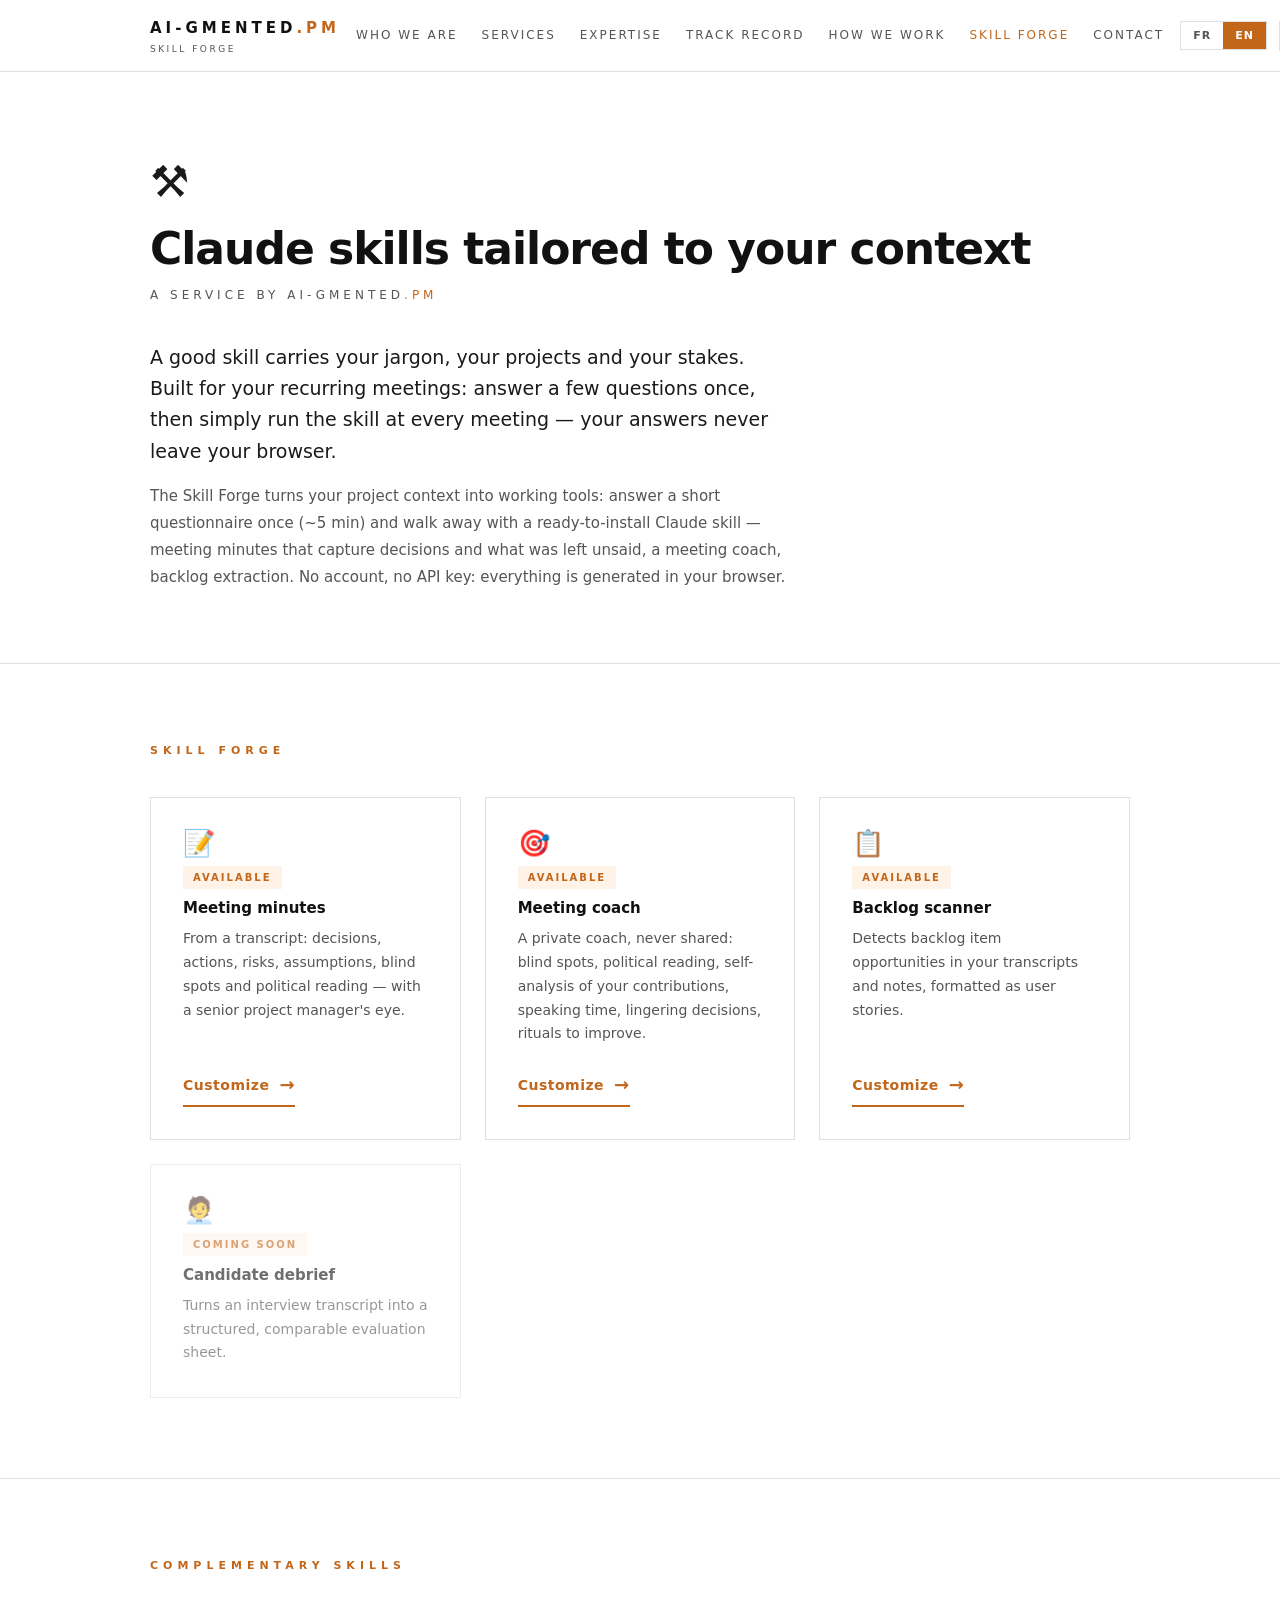
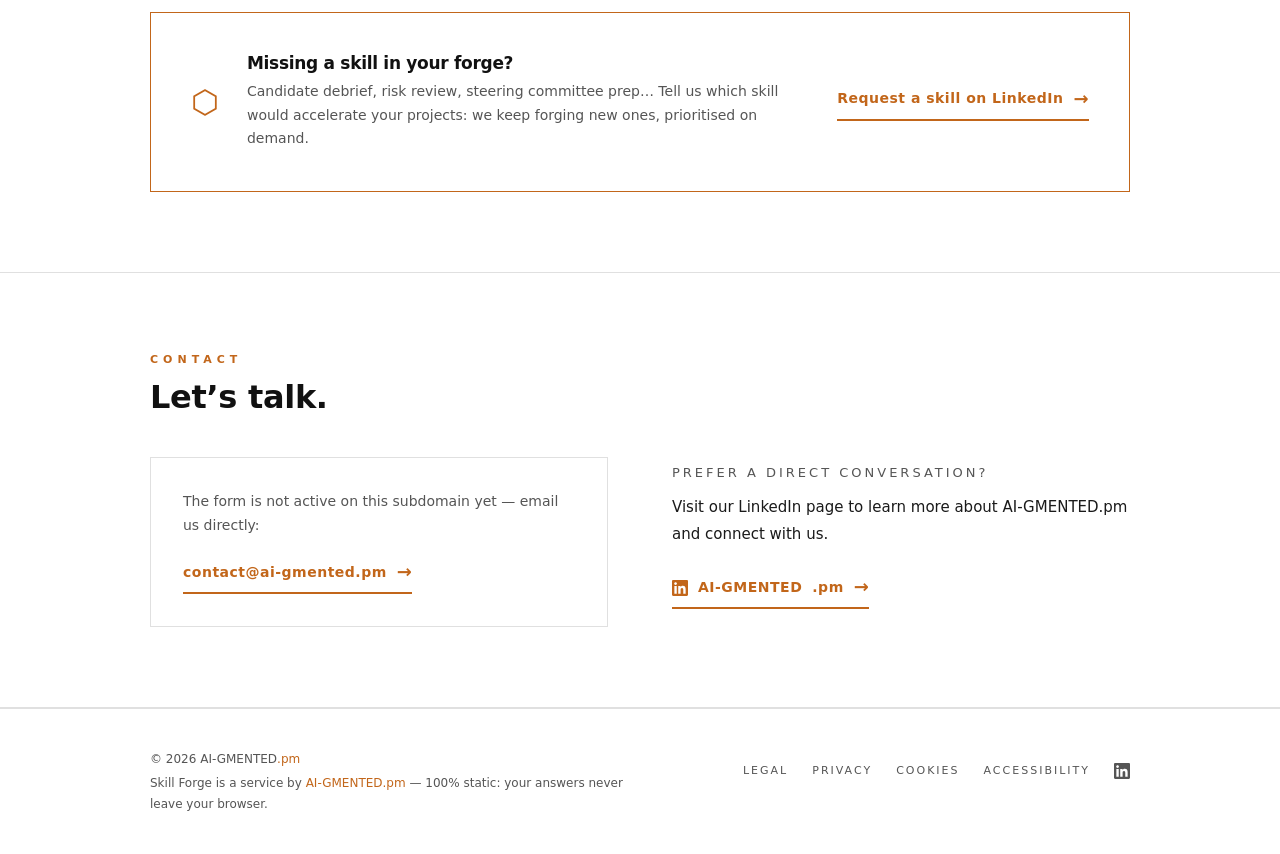
==== en/index.html @ eae59cd6 "True per-URL i18n: FR at /, EN at /en/, no JS required - en/index.html and en/generator.html: full E" ====
<!doctype html>
<html lang="en" data-root="../">
<head>
  <meta charset="utf-8" />
  <meta name="viewport" content="width=device-width, initial-scale=1" />
  <title>Skill Forge — Claude skills for project teams | AI-GMENTED.pm</title>
  <meta name="description" content="Skill Forge, a service by AI-GMENTED.pm: generate personalized Claude skills from your context — meeting minutes, meeting coach, backlog extraction. 100% in your browser." />
  <link rel="canonical" href="https://forge.ai-gmented.pm/en/" />
  <link rel="alternate" hreflang="fr" href="https://forge.ai-gmented.pm/" />
  <link rel="alternate" hreflang="en" href="https://forge.ai-gmented.pm/en/" />
  <link rel="alternate" hreflang="x-default" href="https://forge.ai-gmented.pm/" />
  <meta property="og:title" content="Skill Forge — Claude skills for project teams" />
  <meta property="og:description" content="A service by AI-GMENTED.pm: generate personalized Claude skills from your context, 100% in your browser." />
  <meta property="og:type" content="website" />
  <meta property="og:url" content="https://forge.ai-gmented.pm/en/" />
  <meta property="og:site_name" content="Skill Forge — AI-GMENTED.pm" />
  <meta property="og:locale" content="en_US" />
  <meta property="og:locale:alternate" content="fr_FR" />
  <meta property="og:image" content="https://ai-gmented.pm/images/logo.png" />
  <link rel="icon" href="data:image/svg+xml,<svg xmlns='http://www.w3.org/2000/svg' viewBox='0 0 100 100'><text y='.9em' font-size='90'>⚒️</text></svg>" />
  <script src="../js/theme.js?v=3"></script>
  <link rel="stylesheet" href="../css/style.css?v=3" />
</head>
<body>
  <a href="#main" class="skip-nav">Skip to content</a>

  <header class="site-header" role="banner">
    <div class="container">
      <div class="logo-block">
        <a href="https://ai-gmented.pm/?lang=en" class="site-logo" aria-label="AI-GMENTED.pm — Home">AI-GMENTED<span class="pm">.pm</span></a>
        <div class="logo-subtitle">Skill Forge</div>
      </div>
      <nav class="site-nav" id="site-nav" role="navigation" aria-label="Main navigation">
        <a href="https://ai-gmented.pm/?lang=en#who">Who we are</a>
        <a href="https://ai-gmented.pm/?lang=en#services">Services</a>
        <a href="https://ai-gmented.pm/?lang=en#expertise">Expertise</a>
        <a href="https://ai-gmented.pm/?lang=en#track-record">Track Record</a>
        <a href="https://ai-gmented.pm/?lang=en#approach">How we work</a>
        <a href="./" aria-current="page">Skill Forge</a>
        <a href="#contact">Contact</a>
      </nav>
      <div class="header-controls">
        <nav class="lang-toggle" aria-label="Language / Langue">
          <a data-lang="fr" href="../" hreflang="fr" lang="fr" aria-label="Version française">FR</a>
          <a data-lang="en" href="./" hreflang="en" lang="en" aria-label="English version">EN</a>
        </nav>
        <button class="theme-toggle" type="button" aria-pressed="false" aria-label="Toggle dark theme">
          <svg class="icon-moon" viewBox="0 0 24 24" fill="none" stroke="currentColor" stroke-width="2" stroke-linecap="round" stroke-linejoin="round" aria-hidden="true"><path d="M21 12.79A9 9 0 1 1 11.21 3 7 7 0 0 0 21 12.79z"/></svg>
          <svg class="icon-sun" viewBox="0 0 24 24" fill="none" stroke="currentColor" stroke-width="2" stroke-linecap="round" stroke-linejoin="round" aria-hidden="true"><circle cx="12" cy="12" r="5"/><line x1="12" y1="1" x2="12" y2="3"/><line x1="12" y1="21" x2="12" y2="23"/><line x1="4.22" y1="4.22" x2="5.64" y2="5.64"/><line x1="18.36" y1="18.36" x2="19.78" y2="19.78"/><line x1="1" y1="12" x2="3" y2="12"/><line x1="21" y1="12" x2="23" y2="12"/><line x1="4.22" y1="19.78" x2="5.64" y2="18.36"/><line x1="18.36" y1="5.64" x2="19.78" y2="4.22"/></svg>
        </button>
        <button class="nav-toggle" id="nav-toggle" aria-expanded="false" aria-controls="site-nav" aria-label="Toggle navigation menu">
          <svg viewBox="0 0 24 24" fill="none" stroke="currentColor" stroke-width="2" stroke-linecap="round" aria-hidden="true"><line x1="3" y1="6" x2="21" y2="6"/><line x1="3" y1="12" x2="21" y2="12"/><line x1="3" y1="18" x2="21" y2="18"/></svg>
        </button>
      </div>
    </div>
  </header>

  <main id="main" role="main">
    <section class="hero" aria-labelledby="hero-heading">
      <div class="container">
        <div class="forge-mark" aria-hidden="true">⚒️</div>
        <h1 id="hero-heading">Claude skills tailored to your context</h1>
        <div class="tagline">
          <span>A service by</span>
          <a href="https://ai-gmented.pm/?lang=en">AI-GMENTED<span class="pm">.pm</span></a>
        </div>
        <p class="value-prop">A good skill carries your jargon, your projects and your stakes. Built for your recurring meetings: answer a few questions once, then simply run the skill at every meeting — your answers never leave your browser.</p>
        <p class="intro">The Skill Forge turns your project context into working tools: answer a short questionnaire once (~5 min) and walk away with a ready-to-install Claude skill — meeting minutes that capture decisions and what was left unsaid, a meeting coach, backlog extraction. No account, no API key: everything is generated in your browser.</p>
      </div>
    </section>

    <section id="catalog-section" aria-label="Catalog">
      <div class="container">
        <div class="section-label">Skill Forge</div>
        <div class="cards" id="catalog" aria-live="polite"></div>
      </div>
    </section>

    <section id="more-skills" aria-labelledby="more-heading">
      <div class="container">
        <div class="section-label">Complementary skills</div>
        <div class="more-skills-inner">
          <div class="ms-icon" aria-hidden="true">⬡</div>
          <div>
            <h2 id="more-heading">Missing a skill in your forge?</h2>
            <p>Candidate debrief, risk review, steering committee prep… Tell us which skill would accelerate your projects: we keep forging new ones, prioritised on demand.</p>
          </div>
          <a class="cta-link" href="https://www.linkedin.com/company/ai-gmented-pm/about/" target="_blank" rel="noopener noreferrer">
            <span>Request a skill on LinkedIn</span> <span class="arrow">→</span>
          </a>
        </div>
      </div>
    </section>

    <section id="contact" aria-labelledby="contact-heading">
      <div class="container">
        <div class="section-label">Contact</div>
        <h2 id="contact-heading">Let’s talk.</h2>
        <div class="contact-layout">
          <div class="contact-form-wrap">
            <form class="contact-form" id="contact-form" action="/contact.php" method="POST" aria-label="Contact form">
              <input type="hidden" name="csrf_token" id="csrf_token" />
              <div class="hp" aria-hidden="true"><input type="text" name="website" tabindex="-1" autocomplete="off" /></div>
              <label for="name">Your name</label>
              <input type="text" id="name" name="name" autocomplete="name" />
              <label for="email"><span>Your email</span> <span class="required">*</span></label>
              <input type="email" id="email" name="email" required autocomplete="email" />
              <label for="message">How can we help?</label>
              <textarea id="message" name="message"></textarea>
              <div class="consent">
                <input type="checkbox" id="consent" name="consent" required />
                <label for="consent">I consent to AI-GMENTED.pm processing my data to respond to this enquiry.</label>
              </div>
              <button type="submit" class="btn btn-primary"><span>Send message</span> <span class="arrow">→</span></button>
              <div id="form-status" class="form-status" role="status" aria-live="polite"></div>
            </form>
          </div>
          <div class="contact-aside">
            <h3>Prefer a direct conversation?</h3>
            <p>Visit our LinkedIn page to learn more about AI-GMENTED.pm and connect with us.</p>
            <a href="https://www.linkedin.com/company/ai-gmented-pm/" class="cta-link" target="_blank" rel="noopener noreferrer" aria-label="Visit AI-GMENTED.pm on LinkedIn (opens in new tab)">
              <svg width="16" height="16" viewBox="0 0 24 24" fill="currentColor" aria-hidden="true"><path d="M20.447 20.452h-3.554v-5.569c0-1.328-.027-3.037-1.852-3.037-1.853.0-2.136 1.445-2.136 2.939v5.667H9.351V9h3.414v1.561h.046c.477-.9 1.637-1.85 3.37-1.85 3.601.0 4.267 2.37 4.267 5.455v6.286zM5.337 7.433c-1.144.0-2.063-.926-2.063-2.065.0-1.138.92-2.063 2.063-2.063 1.14.0 2.064.925 2.064 2.063.0 1.139-.925 2.065-2.064 2.065zm1.782 13.019H3.555V9h3.564v11.452zM22.225.0H1.771C.792.0.0.774.0 1.729v20.542C0 23.227.792 24 1.771 24h20.451C23.2 24 24 23.227 24 22.271V1.729C24 .774 23.2.0 22.222.0h.003z"/></svg>
              AI-GMENTED<span class="pm">.pm</span> <span class="arrow">→</span>
            </a>
          </div>
        </div>
      </div>
    </section>
  </main>

  <footer class="site-footer" role="contentinfo">
    <div class="container">
      <div class="footer-main">
        <div class="footer-left">
          &copy; 2026 AI-GMENTED<span class="pm">.pm</span>
          <p class="footer-service">
            <span>Skill Forge is a service by</span>
            <a href="https://ai-gmented.pm/?lang=en">AI-GMENTED<span class="pm">.pm</span></a>
            — <span>100% static: your answers never leave your browser.</span>
          </p>
        </div>
        <div class="footer-nav">
          <a href="https://ai-gmented.pm/legal/?lang=en">Legal</a>
          <a href="https://ai-gmented.pm/privacy/?lang=en">Privacy</a>
          <a href="https://ai-gmented.pm/cookies/?lang=en">Cookies</a>
          <a href="https://ai-gmented.pm/accessibility/?lang=en">Accessibility</a>
          <a href="https://www.linkedin.com/company/ai-gmented-pm/" class="li-icon" target="_blank" rel="noopener noreferrer" aria-label="AI-GMENTED.pm on LinkedIn">
            <svg width="16" height="16" viewBox="0 0 24 24" aria-hidden="true"><path d="M20.447 20.452h-3.554v-5.569c0-1.328-.027-3.037-1.852-3.037-1.853.0-2.136 1.445-2.136 2.939v5.667H9.351V9h3.414v1.561h.046c.477-.9 1.637-1.85 3.37-1.85 3.601.0 4.267 2.37 4.267 5.455v6.286zM5.337 7.433c-1.144.0-2.063-.926-2.063-2.065.0-1.138.92-2.063 2.063-2.063 1.14.0 2.064.925 2.064 2.063.0 1.139-.925 2.065-2.064 2.065zm1.782 13.019H3.555V9h3.564v11.452zM22.225.0H1.771C.792.0.0.774.0 1.729v20.542C0 23.227.792 24 1.771 24h20.451C23.2 24 24 23.227 24 22.271V1.729C24 .774 23.2.0 22.222.0h.003z"/></svg>
          </a>
        </div>
      </div>
    </div>
  </footer>

  <script src="../js/analytics.js" defer></script>
  <script type="module" src="../js/home.js?v=2"></script>
  <script type="module" src="../js/contact.js"></script>
</body>
</html>
---- css/style.css ----
/* ============================================================
   Skill Forge — un service de AI-GMENTED.pm
   Charte graphique alignée sur https://ai-gmented.pm
   Light + dark theme (l'accent orange est conservé en dark)
   ============================================================ */

:root {
  --bg: #FFFFFF;
  --surface: #F5F5F0;
  --border: #E0E0E0;
  --text: #1A1A1A;
  --heading: #111111;
  --muted: #555555;
  --accent: #C2661A;
  --accent-light: #FFF3E8;
  --header-bg: rgba(255, 255, 255, 0.97);
  --success: #2e7d32;
  --danger: #c62828;
  --max-width: 1140px;
  --header-height: 72px;
  --transition: 0.2s ease;
}

[data-theme="dark"] {
  --bg: #16130F;
  --surface: #1F1B16;
  --border: #332D26;
  --text: #E6E1DA;
  --heading: #F4F0EA;
  --muted: #A39B8F;
  --accent: #E8853B; /* orange préservé, éclairci pour le contraste AA */
  --accent-light: #2C2118;
  --header-bg: rgba(22, 19, 15, 0.97);
  --success: #81c784;
  --danger: #ef9a9a;
}

/* Reset */
*, *::before, *::after { box-sizing: border-box; margin: 0; padding: 0; }

html {
  scroll-behavior: smooth;
  scroll-padding-top: var(--header-height);
  font-size: 100%;
}

body {
  font-family: -apple-system, BlinkMacSystemFont, 'Segoe UI', system-ui, sans-serif;
  background: var(--bg);
  color: var(--text);
  line-height: 1.7;
  -webkit-font-smoothing: antialiased;
  transition: background var(--transition), color var(--transition);
}

:focus-visible { outline: 2px solid var(--accent); outline-offset: 2px; }

.skip-nav {
  position: absolute;
  top: -100px;
  left: 16px;
  background: var(--accent);
  color: #fff;
  padding: 8px 16px;
  z-index: 200;
  font-size: 14px;
  text-decoration: none;
  border-radius: 0 0 4px 4px;
}
.skip-nav:focus { top: 0; }

/* Typography */
h1, h2, h3, h4 { color: var(--heading); font-weight: 700; line-height: 1.2; }
h1 { font-size: 2.75rem; letter-spacing: -1px; }
h2 { font-size: 2rem; letter-spacing: -0.3px; margin-bottom: 16px; }
h3 { font-size: 1.0625rem; }
p { margin-bottom: 1rem; }

a { color: var(--accent); text-decoration: none; transition: color var(--transition); }
a:hover, a:focus { color: var(--accent); }

.section-label {
  font-size: 11px;
  text-transform: uppercase;
  letter-spacing: 5px;
  color: var(--accent);
  margin-bottom: 12px;
  font-weight: 600;
  line-height: 1.2;
}
.section-text {
  font-size: 16px;
  color: var(--text);
  max-width: 640px;
  line-height: 1.8;
  margin-bottom: 16px;
}

/* Layout */
.container { max-width: var(--max-width); margin: 0 auto; padding: 0 80px; }
section { padding: 80px 0; border-bottom: 1px solid var(--border); }

/* CTA link (souligné orange, comme le site maître) */
.cta-link {
  display: inline-flex;
  align-items: center;
  gap: 10px;
  padding: 0 0 4px;
  background: none;
  border: none;
  border-bottom: 2px solid var(--accent);
  cursor: pointer;
  font-size: 14px;
  font-weight: 600;
  color: var(--accent);
  text-decoration: none;
  font-family: inherit;
  letter-spacing: 0.5px;
  transition: gap var(--transition);
}
.cta-link:hover, .cta-link:focus { gap: 14px; text-decoration: none; }
.cta-link .arrow { font-size: 18px; }

/* ---------- Header (repris de ai-gmented.pm) ---------- */
.site-header {
  position: sticky;
  top: 0;
  background: var(--header-bg);
  backdrop-filter: blur(12px);
  border-bottom: 1px solid var(--border);
  z-index: 100;
  height: var(--header-height);
}
.site-header .container {
  display: flex;
  justify-content: space-between;
  align-items: center;
  height: 100%;
  gap: 16px;
}
.site-logo {
  font-size: 15px;
  font-weight: 700;
  letter-spacing: 4px;
  color: var(--heading);
  text-transform: uppercase;
  text-decoration: none;
  white-space: nowrap;
}
.site-logo:hover { text-decoration: none; color: var(--heading); }
.pm { color: var(--accent); }

.logo-block { display: flex; flex-direction: column; flex-shrink: 0; }
.logo-subtitle {
  font-size: 9px;
  letter-spacing: 2.5px;
  color: var(--muted);
  text-transform: uppercase;
  margin-top: 2px;
  font-weight: 400;
  line-height: 1.2;
  white-space: nowrap;
}

.site-nav { display: flex; gap: 24px; list-style: none; align-items: center; }
.site-nav a {
  color: var(--muted);
  font-size: 12px;
  text-transform: uppercase;
  letter-spacing: 2px;
  font-weight: 500;
  text-decoration: none;
  transition: color var(--transition);
  min-height: 44px;
  display: flex;
  align-items: center;
  white-space: nowrap;
}
.site-nav a:hover, .site-nav a:focus { color: var(--accent); text-decoration: none; }
.site-nav a[aria-current="page"] { color: var(--accent); }

.header-controls { display: flex; align-items: center; gap: 12px; flex-shrink: 0; }

.nav-toggle {
  display: none;
  background: none;
  border: none;
  color: var(--heading);
  cursor: pointer;
  padding: 8px;
  min-width: 44px;
  min-height: 44px;
}
.nav-toggle svg { width: 24px; height: 24px; }

/* Lang toggle */
.lang-toggle {
  display: flex;
  border: 1px solid var(--border);
  overflow: hidden;
}
.lang-toggle button,
.lang-toggle a {
  border: none;
  background: transparent;
  color: var(--muted);
  padding: 6px 12px;
  font-size: 11px;
  font-weight: 600;
  letter-spacing: 1px;
  cursor: pointer;
  font-family: inherit;
  text-decoration: none;
  line-height: 1.4;
  display: inline-block;
  transition: background var(--transition), color var(--transition);
}
.lang-toggle a:hover, .lang-toggle a:focus { color: var(--accent); text-decoration: none; }
.lang-toggle button.active,
.lang-toggle a.active { background: var(--accent); color: #fff; }
.lang-toggle a.active:hover, .lang-toggle a.active:focus { color: #fff; }

/* Theme toggle (lune / soleil) */
.theme-toggle {
  background: none;
  border: 1px solid var(--border);
  color: var(--muted);
  cursor: pointer;
  width: 34px;
  height: 30px;
  display: flex;
  align-items: center;
  justify-content: center;
  transition: color var(--transition), border-color var(--transition);
}
.theme-toggle:hover, .theme-toggle:focus { color: var(--accent); border-color: var(--accent); }
.theme-toggle svg { width: 16px; height: 16px; }
.theme-toggle .icon-sun { display: none; }
.theme-toggle .icon-moon { display: block; }
[data-theme="dark"] .theme-toggle .icon-sun { display: block; }
[data-theme="dark"] .theme-toggle .icon-moon { display: none; }

/* ---------- Hero ---------- */
.hero { padding: 88px 0 72px; border-bottom: 1px solid var(--border); }
.hero .forge-mark { font-size: 44px; line-height: 1; margin-bottom: 20px; }
.hero h1 { margin-bottom: 12px; line-height: 1.12; }
.hero .tagline {
  font-size: 12px;
  color: var(--muted);
  letter-spacing: 4px;
  text-transform: uppercase;
  margin-bottom: 36px;
}
.hero .tagline a { color: var(--muted); text-decoration: none; }
.hero .tagline a:hover, .hero .tagline a:focus { color: var(--accent); }
.hero .tagline .pm, .hero .tagline a .pm { color: var(--accent); }
.hero .value-prop {
  font-size: 19px;
  max-width: 640px;
  color: var(--text);
  line-height: 1.65;
  margin-bottom: 16px;
}
.hero .value-prop strong { color: var(--accent); font-weight: 600; }
.hero .intro {
  font-size: 15px;
  max-width: 640px;
  color: var(--muted);
  line-height: 1.8;
  margin-bottom: 0;
}

/* ---------- Catalogue ---------- */
.cards {
  display: grid;
  grid-template-columns: repeat(3, 1fr);
  gap: 24px;
  margin-top: 40px;
}
.card {
  background: var(--bg);
  border: 1px solid var(--border);
  padding: 32px;
  display: flex;
  flex-direction: column;
  gap: 10px;
}
.card .icon { font-size: 26px; line-height: 1; }
.card h3 { font-size: 15px; font-weight: 600; }
.card p { font-size: 14px; color: var(--muted); line-height: 1.7; margin-bottom: 0; flex-grow: 1; }
.card.soon { opacity: 0.6; }
.card .cta-link { margin-top: 14px; align-self: flex-start; }

.badge {
  display: inline-block;
  align-self: flex-start;
  font-size: 10px;
  font-weight: 600;
  text-transform: uppercase;
  letter-spacing: 2px;
  padding: 3px 10px;
  background: var(--accent-light);
  color: var(--accent);
}

/* ---------- Boutons (wizard / output) ---------- */
.btn {
  display: inline-block;
  border: 1px solid var(--accent);
  padding: 10px 22px;
  font-size: 13px;
  font-weight: 600;
  letter-spacing: 1px;
  text-transform: uppercase;
  cursor: pointer;
  text-decoration: none;
  font-family: inherit;
  transition: background var(--transition), color var(--transition), border-color var(--transition);
}
.btn-primary { background: var(--accent); color: #fff; }
.btn-primary:hover:not(:disabled), .btn-primary:focus { background: var(--heading); border-color: var(--heading); color: var(--bg); }
.btn-secondary { background: transparent; color: var(--accent); }
.btn-secondary:hover:not(:disabled), .btn-secondary:focus { background: var(--accent-light); color: var(--accent); }
.btn:disabled { opacity: 0.4; cursor: not-allowed; }

/* ---------- Wizard ---------- */
.wizard {
  background: var(--surface);
  border: 1px solid var(--border);
  padding: 40px;
  margin: 64px 0 96px;
}

.progress { height: 4px; background: var(--border); overflow: hidden; margin-bottom: 10px; }
.progress-bar { height: 100%; background: var(--accent); transition: width 0.25s ease; }

.step-count {
  font-size: 11px;
  text-transform: uppercase;
  letter-spacing: 2px;
  color: var(--muted);
  margin-bottom: 24px;
}

.wizard h2 { margin: 0 0 6px; font-size: 1.4rem; }
.wizard .step-intro { color: var(--muted); margin: 0 0 24px; font-size: 15px; }

.field { margin-bottom: 24px; }
.field label.q-label { display: block; font-weight: 600; font-size: 15px; color: var(--heading); margin-bottom: 4px; }
.field .optional-tag { font-weight: 400; color: var(--muted); font-size: 13px; }
.field .help { font-size: 13px; color: var(--muted); margin: 0 0 8px; }

.field input[type="text"],
.field textarea,
.field select {
  width: 100%;
  padding: 10px 12px;
  border: 1px solid var(--border);
  background: var(--bg);
  color: var(--text);
  font: inherit;
  font-size: 15px;
  transition: border-color var(--transition);
}
.field textarea { min-height: 110px; resize: vertical; }
.field input:focus, .field textarea:focus, .field select:focus {
  outline: none;
  border-color: var(--accent);
}

.field .error { display: none; color: var(--danger); font-size: 13px; margin-top: 5px; }
.field.invalid .error { display: block; }
.field.invalid input, .field.invalid textarea { border-color: var(--danger); }

.choice-list { display: flex; flex-direction: column; gap: 8px; }
.choice-list label {
  display: flex;
  align-items: flex-start;
  gap: 10px;
  padding: 10px 12px;
  border: 1px solid var(--border);
  background: var(--bg);
  cursor: pointer;
  font-size: 15px;
  transition: border-color var(--transition), background var(--transition);
}
.choice-list label:has(input:checked) { border-color: var(--accent); background: var(--accent-light); }
.choice-list input { margin-top: 5px; accent-color: var(--accent); }

.privacy-note {
  display: flex;
  gap: 10px;
  background: var(--accent-light);
  border-left: 3px solid var(--accent);
  padding: 12px 16px;
  font-size: 14px;
  color: var(--text);
  margin-bottom: 24px;
  line-height: 1.6;
}

.wizard-nav { display: flex; justify-content: space-between; margin-top: 32px; }

/* ---------- Output ---------- */
.tabs { display: flex; gap: 8px; border-bottom: 1px solid var(--border); margin-bottom: 24px; }
.tabs button {
  border: none;
  background: transparent;
  color: var(--muted);
  font: inherit;
  font-weight: 600;
  font-size: 13px;
  text-transform: uppercase;
  letter-spacing: 1px;
  padding: 10px 16px;
  cursor: pointer;
  border-bottom: 2px solid transparent;
  margin-bottom: -1px;
  transition: color var(--transition), border-color var(--transition);
}
.tabs button.active { color: var(--accent); border-bottom-color: var(--accent); }

.output-actions { display: flex; flex-wrap: wrap; gap: 12px; margin-bottom: 20px; }

pre.preview {
  background: var(--bg);
  border: 1px solid var(--border);
  padding: 16px 20px;
  font-size: 0.82rem;
  line-height: 1.5;
  overflow-x: auto;
  max-height: 420px;
  overflow-y: auto;
  white-space: pre-wrap;
  word-break: break-word;
}

.install-steps { margin-top: 24px; font-size: 14px; }
.install-steps h3 { margin: 0 0 4px; }
.install-steps h4 { margin: 18px 0 5px; }
.install-steps ol { margin: 4px 0 0; padding-left: 20px; color: var(--muted); }
.install-steps code {
  background: var(--accent-light);
  color: var(--accent);
  padding: 1px 6px;
  font-size: 0.85em;
}

.tab-explain { color: var(--muted); font-size: 14px; margin: 0 0 20px; }

/* ---------- CTA skills complémentaires ---------- */
.more-skills-inner {
  border: 1px solid var(--accent);
  padding: 40px;
  display: grid;
  grid-template-columns: auto 1fr auto;
  gap: 28px;
  align-items: center;
  margin-top: 40px;
}
.more-skills-inner .ms-icon { font-size: 32px; color: var(--accent); line-height: 1; }
.more-skills-inner h2 { font-size: 17px; margin-bottom: 6px; }
.more-skills-inner p { font-size: 14px; color: var(--muted); line-height: 1.7; margin-bottom: 0; }

/* ---------- Contact (repris de ai-gmented.pm) ---------- */
.contact-layout {
  display: grid;
  grid-template-columns: 1fr 1fr;
  gap: 64px;
  margin-top: 40px;
}
.contact-form-wrap { border: 1px solid var(--border); padding: 32px; }
.contact-form label {
  display: block;
  font-size: 12px;
  text-transform: uppercase;
  letter-spacing: 2px;
  color: var(--muted);
  margin-bottom: 6px;
  margin-top: 16px;
  font-weight: 500;
}
.contact-form label:first-of-type { margin-top: 0; }
.contact-form input,
.contact-form textarea {
  width: 100%;
  background: transparent;
  border: none;
  border-bottom: 1px solid var(--border);
  padding: 12px 0;
  color: var(--text);
  font-size: 15px;
  font-family: inherit;
  outline: none;
  transition: border-color var(--transition);
}
.contact-form input:focus,
.contact-form textarea:focus { border-bottom-color: var(--accent); }
.contact-form textarea { height: 100px; resize: none; }
.required { color: var(--accent); }
.consent {
  font-size: 12px;
  color: var(--muted);
  display: flex;
  gap: 10px;
  align-items: flex-start;
  margin: 20px 0 24px;
  line-height: 1.5;
}
.consent input[type="checkbox"] {
  width: 18px;
  height: 18px;
  margin: 0;
  accent-color: var(--accent);
  flex-shrink: 0;
  cursor: pointer;
}
.consent label { text-transform: none; letter-spacing: 0; font-weight: 400; margin: 0; }
.hp { position: absolute; left: -9999px; }
.form-status { margin-top: 16px; font-size: 14px; line-height: 1.5; }
.form-status.success { color: var(--success); }
.form-status.error { color: var(--danger); }
.contact-aside { padding-top: 8px; }
.contact-aside h3 {
  font-size: 13px;
  text-transform: uppercase;
  letter-spacing: 3px;
  color: var(--muted);
  margin-bottom: 14px;
  font-weight: 500;
}
.contact-aside p { font-size: 15px; color: var(--text); line-height: 1.8; margin-bottom: 24px; }

/* ---------- Footer (repris de ai-gmented.pm) ---------- */
.site-footer { padding: 40px 0; border-top: 1px solid var(--border); }
.footer-main { display: flex; justify-content: space-between; align-items: flex-start; gap: 32px; flex-wrap: wrap; }
.footer-left { font-size: 12px; color: var(--muted); flex: 1 1 320px; max-width: 62ch; }
.footer-left .pm { color: var(--accent); }
.footer-service { font-size: 12px; color: var(--muted); margin: 4px 0 0; }
.footer-service a { color: var(--accent); }
.footer-nav { display: flex; gap: 24px; align-items: center; flex-shrink: 0; }
.footer-nav a {
  font-size: 11px;
  color: var(--muted);
  text-decoration: none;
  letter-spacing: 2px;
  text-transform: uppercase;
  font-weight: 500;
  min-height: 44px;
  display: flex;
  align-items: center;
  transition: color var(--transition);
}
.footer-nav a:hover, .footer-nav a:focus { color: var(--accent); text-decoration: none; }
.li-icon { display: flex; align-items: center; }
.li-icon svg { fill: var(--muted); transition: fill var(--transition); }
.li-icon:hover svg, .li-icon:focus svg { fill: var(--accent); }

/* ---------- Responsive ---------- */
/* Sous 1200px la nav horizontale (7 items + contrôles, ~950px requis avec le
   padding 80px du container) ne tient plus : menu burger (aligné sur le maître) */
@media (max-width: 1199px) {
  .nav-toggle { display: flex; align-items: center; justify-content: center; }
  .site-nav {
    display: none;
    position: absolute;
    top: var(--header-height);
    left: 0;
    right: 0;
    flex-direction: column;
    align-items: stretch;
    background: var(--bg);
    border-bottom: 1px solid var(--border);
    padding: 16px 20px;
    gap: 0;
  }
  .site-nav.open { display: flex; }
  .site-nav a { padding: 12px 0; width: 100%; font-size: 12px; letter-spacing: 2px; }
}

@media (max-width: 1024px) {
  .container { padding-left: 40px; padding-right: 40px; }
  .cards { grid-template-columns: repeat(2, 1fr); }
  .logo-subtitle { font-size: 7px; letter-spacing: 1.5px; }
}

@media (max-width: 767px) {
  .container { padding-left: 20px; padding-right: 20px; }
  section { padding: 56px 0; }
  .hero { padding: 56px 0 48px; }
  h1 { font-size: 2rem; }
  h2 { font-size: 1.5rem; }

  .logo-subtitle { white-space: normal; }

  .cards { grid-template-columns: 1fr; }
  .wizard { padding: 24px 20px; margin: 40px 0 64px; }
  .contact-layout { grid-template-columns: 1fr; gap: 40px; }
  .more-skills-inner { grid-template-columns: 1fr; text-align: center; padding: 28px 20px; }
  .more-skills-inner .cta-link { justify-self: center; }
  .footer-main { flex-direction: column; gap: 16px; text-align: center; }
  .footer-nav { flex-wrap: wrap; justify-content: center; }
}

/* Contraste AA en dark : texte sombre sur l'orange éclairci (#E8853B) */
[data-theme="dark"] .btn-primary { color: #16130F; }
[data-theme="dark"] .btn-primary:hover:not(:disabled), [data-theme="dark"] .btn-primary:focus { color: var(--bg); }
[data-theme="dark"] .lang-toggle button.active { color: #16130F; }
[data-theme="dark"] .skip-nav { color: #16130F; }
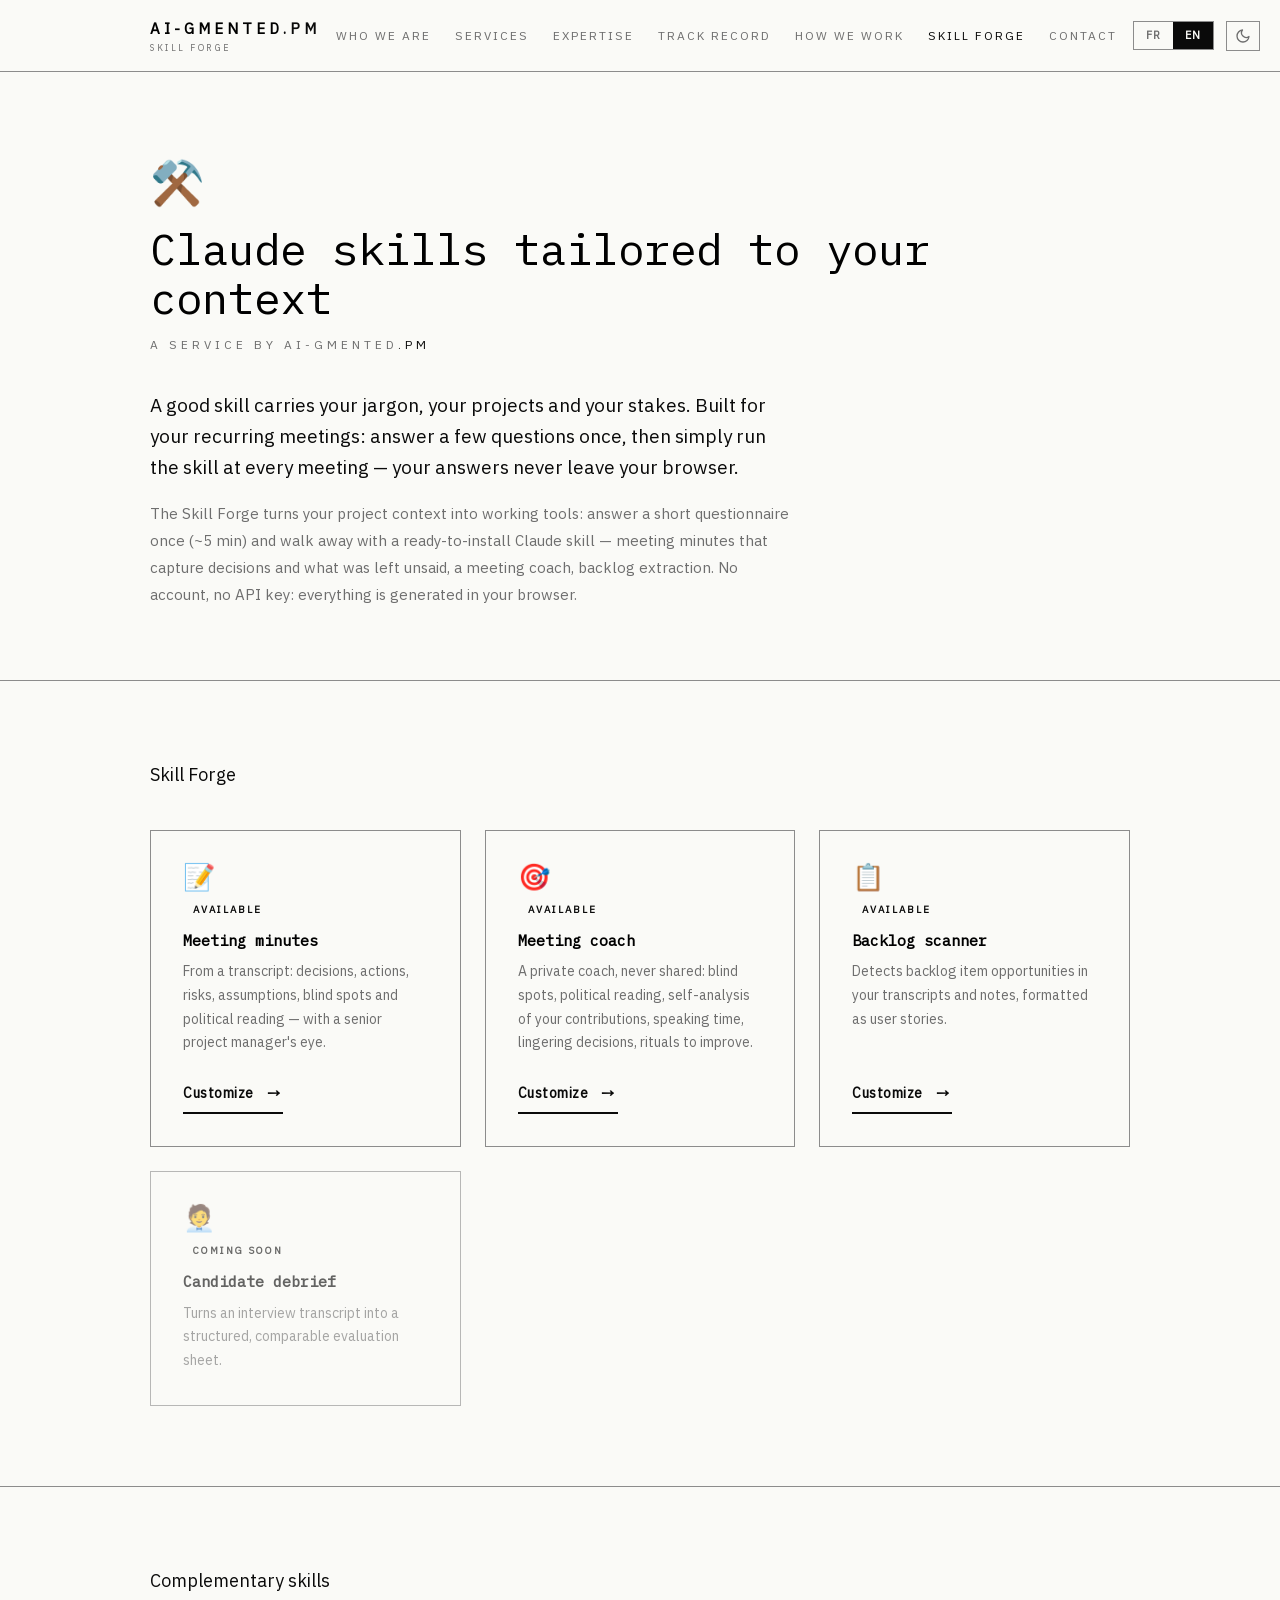
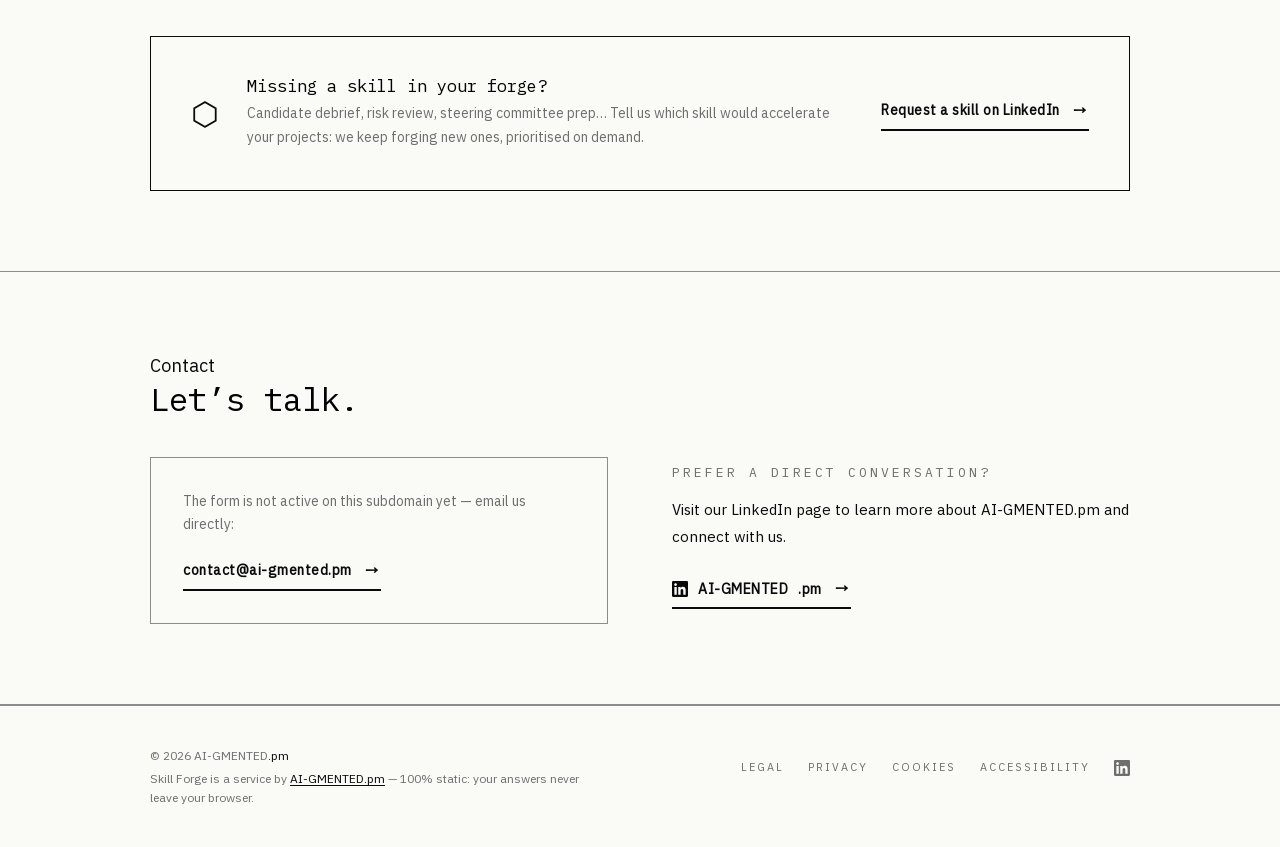
==== commit 80af2d78: "V2 tokens, self-hosted IBM Plex faces and typographic base Paper/ink tokens copied from the V2 (conf" ====
--- a/en/index.html
+++ b/en/index.html
@@ -16,10 +16,16 @@
   <meta property="og:site_name" content="Skill Forge — AI-GMENTED.pm" />
   <meta property="og:locale" content="en_US" />
   <meta property="og:locale:alternate" content="fr_FR" />
-  <meta property="og:image" content="https://ai-gmented.pm/images/logo.png" />
-  <link rel="icon" href="data:image/svg+xml,<svg xmlns='http://www.w3.org/2000/svg' viewBox='0 0 100 100'><text y='.9em' font-size='90'>⚒️</text></svg>" />
+  <meta property="og:image" content="https://forge.ai-gmented.pm/og-image.png" />
+  <meta property="og:image:width" content="1200" />
+  <meta property="og:image:height" content="630" />
+  <meta property="og:image:alt" content="Skill Forge — Claude skills tailored to your project context, a service by AI-GMENTED.pm" />
+  <meta name="twitter:card" content="summary_large_image" />
+  <meta name="twitter:image" content="https://forge.ai-gmented.pm/og-image.png" />
+  <link rel="icon" type="image/png" href="../favicon.png" />
+  <link rel="apple-touch-icon" href="../apple-touch-icon.png" />
   <script src="../js/theme.js?v=3"></script>
-  <link rel="stylesheet" href="../css/style.css?v=3" />
+  <link rel="stylesheet" href="../css/style.css?v=5" />
 </head>
 <body>
   <a href="#main" class="skip-nav">Skip to content</a>
--- a/css/style.css
+++ b/css/style.css
@@ -1,104 +1,152 @@
 /* ============================================================
-   Skill Forge — un service de AI-GMENTED.pm
-   Charte graphique alignée sur https://ai-gmented.pm
-   Light + dark theme (l'accent orange est conservé en dark)
+   Skill Forge — a service of AI-GMENTED.pm
+   Shares the identity of the V2 site (https://ai-gmented.pm):
+   same tokens, same two faces, same header and footer.
+   Tokens copied from site-ai-gmented-v2 config/_tokens.scss and
+   config/_fonts.scss. No accent colour exists: what colour would
+   signal is carried by inversion, rule weight or texture.
+   Served under CSP style-src 'self': no inline style, no data: URL.
    ============================================================ */
 
+/* ---------- 1. Faces: self-hosted, one file each (font-src 'self') ---------- */
+@font-face {
+  font-family: "IBM Plex Sans";
+  src: url("fonts/ibm-plex-sans-latin-400.woff2") format("woff2");
+  font-weight: 400;
+  font-style: normal;
+  font-display: swap;
+}
+@font-face {
+  font-family: "IBM Plex Mono";
+  src: url("fonts/ibm-plex-mono-latin-400.woff2") format("woff2");
+  font-weight: 400;
+  font-style: normal;
+  font-display: swap;
+}
+/* Fallback measured against the real face so the page does not reflow */
+@font-face {
+  font-family: "Plex fallback";
+  src: local("Helvetica Neue"), local("Arial"), local("Liberation Sans");
+  size-adjust: 103.2%;
+  ascent-override: 99.37%;
+}
+
+/* ---------- 2. Tokens ---------- */
 :root {
-  --bg: #FFFFFF;
-  --surface: #F5F5F0;
-  --border: #E0E0E0;
-  --text: #1A1A1A;
-  --heading: #111111;
-  --muted: #555555;
-  --accent: #C2661A;
-  --accent-light: #FFF3E8;
-  --header-bg: rgba(255, 255, 255, 0.97);
-  --success: #2e7d32;
-  --danger: #c62828;
-  --max-width: 1140px;
-  --header-height: 72px;
-  --transition: 0.2s ease;
-}
-
+  --bg: #FAFAF7;
+  --text: #0A0A0A;
+  --heading: #000000;
+  --muted: #6E6E6E;
+  --rule: #0A0A0A;
+  --rule-faint: #8C8C8C;
+  --border-interactive: #6E6E6E;
+  color-scheme: light;
+
+  --font-body: "IBM Plex Sans", "Plex fallback", -apple-system, "Segoe UI", Roboto, sans-serif;
+  --font-display: "IBM Plex Mono", ui-monospace, SFMono-Regular, Menlo, Consolas, monospace;
+  --text-body: 1.125rem;
+  --text-secondary: 0.9375rem;
+  --text-h3: 1.25rem;
+  --text-h2: 2rem;
+  --text-hero: 2.75rem;
+  --target: 2.75rem;
+  --gutter: 2rem;
+  --measure-page: 71.25rem;
+}
+
+/* Dark is the inversion of light. Two triggers, as on the V2: the system
+   preference, and data-theme set by js/theme.js (?theme=, then storage). */
+@media (prefers-color-scheme: dark) {
+  :root:not([data-theme="light"]) {
+    --bg: #0A0A0A;
+    --text: #FAFAF7;
+    --heading: #FFFFFF;
+    --muted: #9A9A9A;
+    --rule: #FAFAF7;
+    --rule-faint: #8C8C8C;
+    --border-interactive: #8C8C8C;
+    color-scheme: dark;
+  }
+}
 [data-theme="dark"] {
-  --bg: #16130F;
-  --surface: #1F1B16;
-  --border: #332D26;
-  --text: #E6E1DA;
-  --heading: #F4F0EA;
-  --muted: #A39B8F;
-  --accent: #E8853B; /* orange préservé, éclairci pour le contraste AA */
-  --accent-light: #2C2118;
-  --header-bg: rgba(22, 19, 15, 0.97);
-  --success: #81c784;
-  --danger: #ef9a9a;
-}
-
-/* Reset */
-*, *::before, *::after { box-sizing: border-box; margin: 0; padding: 0; }
-
-html {
-  scroll-behavior: smooth;
-  scroll-padding-top: var(--header-height);
-  font-size: 100%;
-}
+  --bg: #0A0A0A;
+  --text: #FAFAF7;
+  --heading: #FFFFFF;
+  --muted: #9A9A9A;
+  --rule: #FAFAF7;
+  --rule-faint: #8C8C8C;
+  --border-interactive: #8C8C8C;
+  color-scheme: dark;
+}
+
+/* ---------- 3. Base ---------- */
+*, *::before, *::after { box-sizing: border-box; margin: 0; padding: 0; border-radius: 0; }
+
+html { font-size: 100%; }
 
 body {
-  font-family: -apple-system, BlinkMacSystemFont, 'Segoe UI', system-ui, sans-serif;
-  background: var(--bg);
-  color: var(--text);
-  line-height: 1.7;
+  font-family: var(--font-body);
+  font-size: var(--text-body);
+  line-height: 1.6;
+  background: var(--bg);
+  color: var(--text);
   -webkit-font-smoothing: antialiased;
-  transition: background var(--transition), color var(--transition);
-}
-
-:focus-visible { outline: 2px solid var(--accent); outline-offset: 2px; }
+  overflow-wrap: break-word;
+}
+
+::selection { background: var(--text); color: var(--bg); }
+
+/* The focus ring is never removed: 3 px in ink, offset 2 px */
+:focus-visible { outline: 3px solid var(--text) !important; outline-offset: 2px !important; }
+@media (forced-colors: active) {
+  :focus-visible { outline-color: CanvasText !important; }
+  * { background-image: none !important; }
+}
+
+h1, h2, h3, h4 { font-family: var(--font-display); font-weight: 400; color: var(--heading); }
+h1 { font-size: var(--text-hero); line-height: 1.12; }
+h2 { font-size: var(--text-h2); line-height: 1.15; }
+h3 { font-size: var(--text-h3); line-height: 1.3; }
+h4 { font-size: 1rem; line-height: 1.3; }
+p { margin-bottom: 1rem; }
+a { color: var(--text); text-underline-offset: 0.2em; }
+code, pre { font-family: var(--font-display); }
+code { font-size: 0.875em; }
 
 .skip-nav {
   position: absolute;
-  top: -100px;
-  left: 16px;
-  background: var(--accent);
-  color: #fff;
-  padding: 8px 16px;
+  left: 1rem;
+  top: -100%;
+  padding: 0.5rem 1rem;
+  background: var(--bg);
+  color: var(--text);
+  border: 2px solid var(--rule);
   z-index: 200;
-  font-size: 14px;
-  text-decoration: none;
-  border-radius: 0 0 4px 4px;
-}
-.skip-nav:focus { top: 0; }
-
-/* Typography */
-h1, h2, h3, h4 { color: var(--heading); font-weight: 700; line-height: 1.2; }
-h1 { font-size: 2.75rem; letter-spacing: -1px; }
-h2 { font-size: 2rem; letter-spacing: -0.3px; margin-bottom: 16px; }
-h3 { font-size: 1.0625rem; }
-p { margin-bottom: 1rem; }
-
-a { color: var(--accent); text-decoration: none; transition: color var(--transition); }
-a:hover, a:focus { color: var(--accent); }
-
-.section-label {
-  font-size: 11px;
-  text-transform: uppercase;
-  letter-spacing: 5px;
-  color: var(--accent);
-  margin-bottom: 12px;
-  font-weight: 600;
-  line-height: 1.2;
-}
-.section-text {
-  font-size: 16px;
-  color: var(--text);
-  max-width: 640px;
-  line-height: 1.8;
-  margin-bottom: 16px;
-}
-
+}
+.skip-nav:focus { top: 1rem; }
+
+.visually-hidden {
+  position: absolute;
+  width: 1px;
+  height: 1px;
+  overflow: hidden;
+  clip: rect(0 0 0 0);
+  white-space: nowrap;
+}
+
+/* Page column: left-aligned on the header gutter, as on the V2 */
+.container, .wrap { max-width: calc(var(--measure-page) + 2 * var(--gutter)); padding: 0 var(--gutter); }
+.pix { width: 1.25rem; height: 1.25rem; flex: none; }
+
+@media (max-width: 767.98px) {
+  :root { --gutter: 1rem; --text-hero: 2rem; --text-h2: 1.5rem; }
+}
+
+/* ---------- Interim: legacy components, re-skinned in the next tasks ---------- */
+:root { --header-height: 72px; --transition: 0.2s ease; --max-width: 1140px; }
 /* Layout */
 .container { max-width: var(--max-width); margin: 0 auto; padding: 0 80px; }
-section { padding: 80px 0; border-bottom: 1px solid var(--border); }
+section { padding: 80px 0; border-bottom: 1px solid var(--rule-faint); }
 
 /* CTA link (souligné orange, comme le site maître) */
 .cta-link {
@@ -108,11 +156,11 @@
   padding: 0 0 4px;
   background: none;
   border: none;
-  border-bottom: 2px solid var(--accent);
+  border-bottom: 2px solid var(--text);
   cursor: pointer;
   font-size: 14px;
   font-weight: 600;
-  color: var(--accent);
+  color: var(--text);
   text-decoration: none;
   font-family: inherit;
   letter-spacing: 0.5px;
@@ -125,9 +173,9 @@
 .site-header {
   position: sticky;
   top: 0;
-  background: var(--header-bg);
+  background: var(--bg);
   backdrop-filter: blur(12px);
-  border-bottom: 1px solid var(--border);
+  border-bottom: 1px solid var(--rule-faint);
   z-index: 100;
   height: var(--header-height);
 }
@@ -148,7 +196,7 @@
   white-space: nowrap;
 }
 .site-logo:hover { text-decoration: none; color: var(--heading); }
-.pm { color: var(--accent); }
+.pm { color: var(--text); }
 
 .logo-block { display: flex; flex-direction: column; flex-shrink: 0; }
 .logo-subtitle {
@@ -176,8 +224,8 @@
   align-items: center;
   white-space: nowrap;
 }
-.site-nav a:hover, .site-nav a:focus { color: var(--accent); text-decoration: none; }
-.site-nav a[aria-current="page"] { color: var(--accent); }
+.site-nav a:hover, .site-nav a:focus { color: var(--text); text-decoration: none; }
+.site-nav a[aria-current="page"] { color: var(--text); }
 
 .header-controls { display: flex; align-items: center; gap: 12px; flex-shrink: 0; }
 
@@ -196,7 +244,7 @@
 /* Lang toggle */
 .lang-toggle {
   display: flex;
-  border: 1px solid var(--border);
+  border: 1px solid var(--rule-faint);
   overflow: hidden;
 }
 .lang-toggle button,
@@ -215,15 +263,15 @@
   display: inline-block;
   transition: background var(--transition), color var(--transition);
 }
-.lang-toggle a:hover, .lang-toggle a:focus { color: var(--accent); text-decoration: none; }
+.lang-toggle a:hover, .lang-toggle a:focus { color: var(--text); text-decoration: none; }
 .lang-toggle button.active,
-.lang-toggle a.active { background: var(--accent); color: #fff; }
-.lang-toggle a.active:hover, .lang-toggle a.active:focus { color: #fff; }
+.lang-toggle a.active { background: var(--text); color: var(--bg); }
+.lang-toggle a.active:hover, .lang-toggle a.active:focus { color: var(--bg); }
 
 /* Theme toggle (lune / soleil) */
 .theme-toggle {
   background: none;
-  border: 1px solid var(--border);
+  border: 1px solid var(--rule-faint);
   color: var(--muted);
   cursor: pointer;
   width: 34px;
@@ -233,7 +281,7 @@
   justify-content: center;
   transition: color var(--transition), border-color var(--transition);
 }
-.theme-toggle:hover, .theme-toggle:focus { color: var(--accent); border-color: var(--accent); }
+.theme-toggle:hover, .theme-toggle:focus { color: var(--text); border-color: var(--text); }
 .theme-toggle svg { width: 16px; height: 16px; }
 .theme-toggle .icon-sun { display: none; }
 .theme-toggle .icon-moon { display: block; }
@@ -241,7 +289,7 @@
 [data-theme="dark"] .theme-toggle .icon-moon { display: none; }
 
 /* ---------- Hero ---------- */
-.hero { padding: 88px 0 72px; border-bottom: 1px solid var(--border); }
+.hero { padding: 88px 0 72px; border-bottom: 1px solid var(--rule-faint); }
 .hero .forge-mark { font-size: 44px; line-height: 1; margin-bottom: 20px; }
 .hero h1 { margin-bottom: 12px; line-height: 1.12; }
 .hero .tagline {
@@ -252,8 +300,8 @@
   margin-bottom: 36px;
 }
 .hero .tagline a { color: var(--muted); text-decoration: none; }
-.hero .tagline a:hover, .hero .tagline a:focus { color: var(--accent); }
-.hero .tagline .pm, .hero .tagline a .pm { color: var(--accent); }
+.hero .tagline a:hover, .hero .tagline a:focus { color: var(--text); }
+.hero .tagline .pm, .hero .tagline a .pm { color: var(--text); }
 .hero .value-prop {
   font-size: 19px;
   max-width: 640px;
@@ -261,7 +309,7 @@
   line-height: 1.65;
   margin-bottom: 16px;
 }
-.hero .value-prop strong { color: var(--accent); font-weight: 600; }
+.hero .value-prop strong { color: var(--text); font-weight: 600; }
 .hero .intro {
   font-size: 15px;
   max-width: 640px;
@@ -279,7 +327,7 @@
 }
 .card {
   background: var(--bg);
-  border: 1px solid var(--border);
+  border: 1px solid var(--rule-faint);
   padding: 32px;
   display: flex;
   flex-direction: column;
@@ -299,14 +347,14 @@
   text-transform: uppercase;
   letter-spacing: 2px;
   padding: 3px 10px;
-  background: var(--accent-light);
-  color: var(--accent);
+  background: transparent;
+  color: var(--text);
 }
 
 /* ---------- Boutons (wizard / output) ---------- */
 .btn {
   display: inline-block;
-  border: 1px solid var(--accent);
+  border: 1px solid var(--text);
   padding: 10px 22px;
   font-size: 13px;
   font-weight: 600;
@@ -317,22 +365,22 @@
   font-family: inherit;
   transition: background var(--transition), color var(--transition), border-color var(--transition);
 }
-.btn-primary { background: var(--accent); color: #fff; }
+.btn-primary { background: var(--text); color: var(--bg); }
 .btn-primary:hover:not(:disabled), .btn-primary:focus { background: var(--heading); border-color: var(--heading); color: var(--bg); }
-.btn-secondary { background: transparent; color: var(--accent); }
-.btn-secondary:hover:not(:disabled), .btn-secondary:focus { background: var(--accent-light); color: var(--accent); }
+.btn-secondary { background: transparent; color: var(--text); }
+.btn-secondary:hover:not(:disabled), .btn-secondary:focus { background: transparent; color: var(--text); }
 .btn:disabled { opacity: 0.4; cursor: not-allowed; }
 
 /* ---------- Wizard ---------- */
 .wizard {
-  background: var(--surface);
-  border: 1px solid var(--border);
+  background: var(--bg);
+  border: 1px solid var(--rule-faint);
   padding: 40px;
   margin: 64px 0 96px;
 }
 
-.progress { height: 4px; background: var(--border); overflow: hidden; margin-bottom: 10px; }
-.progress-bar { height: 100%; background: var(--accent); transition: width 0.25s ease; }
+.progress { height: 4px; background: var(--rule-faint); overflow: hidden; margin-bottom: 10px; }
+.progress-bar { height: 100%; background: var(--text); transition: width 0.25s ease; }
 
 .step-count {
   font-size: 11px;
@@ -355,7 +403,7 @@
 .field select {
   width: 100%;
   padding: 10px 12px;
-  border: 1px solid var(--border);
+  border: 1px solid var(--rule-faint);
   background: var(--bg);
   color: var(--text);
   font: inherit;
@@ -365,12 +413,12 @@
 .field textarea { min-height: 110px; resize: vertical; }
 .field input:focus, .field textarea:focus, .field select:focus {
   outline: none;
-  border-color: var(--accent);
-}
-
-.field .error { display: none; color: var(--danger); font-size: 13px; margin-top: 5px; }
+  border-color: var(--text);
+}
+
+.field .error { display: none; color: var(--text); font-size: 13px; margin-top: 5px; }
 .field.invalid .error { display: block; }
-.field.invalid input, .field.invalid textarea { border-color: var(--danger); }
+.field.invalid input, .field.invalid textarea { border-color: var(--text); }
 
 .choice-list { display: flex; flex-direction: column; gap: 8px; }
 .choice-list label {
@@ -378,20 +426,20 @@
   align-items: flex-start;
   gap: 10px;
   padding: 10px 12px;
-  border: 1px solid var(--border);
+  border: 1px solid var(--rule-faint);
   background: var(--bg);
   cursor: pointer;
   font-size: 15px;
   transition: border-color var(--transition), background var(--transition);
 }
-.choice-list label:has(input:checked) { border-color: var(--accent); background: var(--accent-light); }
-.choice-list input { margin-top: 5px; accent-color: var(--accent); }
+.choice-list label:has(input:checked) { border-color: var(--text); background: transparent; }
+.choice-list input { margin-top: 5px; accent-color: var(--text); }
 
 .privacy-note {
   display: flex;
   gap: 10px;
-  background: var(--accent-light);
-  border-left: 3px solid var(--accent);
+  background: transparent;
+  border-left: 3px solid var(--text);
   padding: 12px 16px;
   font-size: 14px;
   color: var(--text);
@@ -402,7 +450,7 @@
 .wizard-nav { display: flex; justify-content: space-between; margin-top: 32px; }
 
 /* ---------- Output ---------- */
-.tabs { display: flex; gap: 8px; border-bottom: 1px solid var(--border); margin-bottom: 24px; }
+.tabs { display: flex; gap: 8px; border-bottom: 1px solid var(--rule-faint); margin-bottom: 24px; }
 .tabs button {
   border: none;
   background: transparent;
@@ -418,13 +466,13 @@
   margin-bottom: -1px;
   transition: color var(--transition), border-color var(--transition);
 }
-.tabs button.active { color: var(--accent); border-bottom-color: var(--accent); }
+.tabs button.active { color: var(--text); border-bottom-color: var(--text); }
 
 .output-actions { display: flex; flex-wrap: wrap; gap: 12px; margin-bottom: 20px; }
 
 pre.preview {
   background: var(--bg);
-  border: 1px solid var(--border);
+  border: 1px solid var(--rule-faint);
   padding: 16px 20px;
   font-size: 0.82rem;
   line-height: 1.5;
@@ -440,8 +488,8 @@
 .install-steps h4 { margin: 18px 0 5px; }
 .install-steps ol { margin: 4px 0 0; padding-left: 20px; color: var(--muted); }
 .install-steps code {
-  background: var(--accent-light);
-  color: var(--accent);
+  background: transparent;
+  color: var(--text);
   padding: 1px 6px;
   font-size: 0.85em;
 }
@@ -450,7 +498,7 @@
 
 /* ---------- CTA skills complémentaires ---------- */
 .more-skills-inner {
-  border: 1px solid var(--accent);
+  border: 1px solid var(--text);
   padding: 40px;
   display: grid;
   grid-template-columns: auto 1fr auto;
@@ -458,7 +506,7 @@
   align-items: center;
   margin-top: 40px;
 }
-.more-skills-inner .ms-icon { font-size: 32px; color: var(--accent); line-height: 1; }
+.more-skills-inner .ms-icon { font-size: 32px; color: var(--text); line-height: 1; }
 .more-skills-inner h2 { font-size: 17px; margin-bottom: 6px; }
 .more-skills-inner p { font-size: 14px; color: var(--muted); line-height: 1.7; margin-bottom: 0; }
 
@@ -469,7 +517,7 @@
   gap: 64px;
   margin-top: 40px;
 }
-.contact-form-wrap { border: 1px solid var(--border); padding: 32px; }
+.contact-form-wrap { border: 1px solid var(--rule-faint); padding: 32px; }
 .contact-form label {
   display: block;
   font-size: 12px;
@@ -486,7 +534,7 @@
   width: 100%;
   background: transparent;
   border: none;
-  border-bottom: 1px solid var(--border);
+  border-bottom: 1px solid var(--rule-faint);
   padding: 12px 0;
   color: var(--text);
   font-size: 15px;
@@ -495,9 +543,9 @@
   transition: border-color var(--transition);
 }
 .contact-form input:focus,
-.contact-form textarea:focus { border-bottom-color: var(--accent); }
+.contact-form textarea:focus { border-bottom-color: var(--text); }
 .contact-form textarea { height: 100px; resize: none; }
-.required { color: var(--accent); }
+.required { color: var(--text); }
 .consent {
   font-size: 12px;
   color: var(--muted);
@@ -511,15 +559,15 @@
   width: 18px;
   height: 18px;
   margin: 0;
-  accent-color: var(--accent);
+  accent-color: var(--text);
   flex-shrink: 0;
   cursor: pointer;
 }
 .consent label { text-transform: none; letter-spacing: 0; font-weight: 400; margin: 0; }
 .hp { position: absolute; left: -9999px; }
 .form-status { margin-top: 16px; font-size: 14px; line-height: 1.5; }
-.form-status.success { color: var(--success); }
-.form-status.error { color: var(--danger); }
+.form-status.success { color: var(--text); }
+.form-status.error { color: var(--text); }
 .contact-aside { padding-top: 8px; }
 .contact-aside h3 {
   font-size: 13px;
@@ -532,12 +580,12 @@
 .contact-aside p { font-size: 15px; color: var(--text); line-height: 1.8; margin-bottom: 24px; }
 
 /* ---------- Footer (repris de ai-gmented.pm) ---------- */
-.site-footer { padding: 40px 0; border-top: 1px solid var(--border); }
+.site-footer { padding: 40px 0; border-top: 1px solid var(--rule-faint); }
 .footer-main { display: flex; justify-content: space-between; align-items: flex-start; gap: 32px; flex-wrap: wrap; }
 .footer-left { font-size: 12px; color: var(--muted); flex: 1 1 320px; max-width: 62ch; }
-.footer-left .pm { color: var(--accent); }
+.footer-left .pm { color: var(--text); }
 .footer-service { font-size: 12px; color: var(--muted); margin: 4px 0 0; }
-.footer-service a { color: var(--accent); }
+.footer-service a { color: var(--text); }
 .footer-nav { display: flex; gap: 24px; align-items: center; flex-shrink: 0; }
 .footer-nav a {
   font-size: 11px;
@@ -551,10 +599,10 @@
   align-items: center;
   transition: color var(--transition);
 }
-.footer-nav a:hover, .footer-nav a:focus { color: var(--accent); text-decoration: none; }
+.footer-nav a:hover, .footer-nav a:focus { color: var(--text); text-decoration: none; }
 .li-icon { display: flex; align-items: center; }
 .li-icon svg { fill: var(--muted); transition: fill var(--transition); }
-.li-icon:hover svg, .li-icon:focus svg { fill: var(--accent); }
+.li-icon:hover svg, .li-icon:focus svg { fill: var(--text); }
 
 /* ---------- Responsive ---------- */
 /* Sous 1200px la nav horizontale (7 items + contrôles, ~950px requis avec le
@@ -570,7 +618,7 @@
     flex-direction: column;
     align-items: stretch;
     background: var(--bg);
-    border-bottom: 1px solid var(--border);
+    border-bottom: 1px solid var(--rule-faint);
     padding: 16px 20px;
     gap: 0;
   }
@@ -592,6 +640,16 @@
   h2 { font-size: 1.5rem; }
 
   .logo-subtitle { white-space: normal; }
+
+  /* Le header (logo à lettrage large + FR/EN + thème + burger) dépassait la
+     largeur des petits écrans : le burger sortait du viewport à droite et le
+     menu devenait inaccessible. On compacte pour tenir jusqu'à 320px. */
+  .site-header .container { padding-left: 12px; padding-right: 12px; gap: 8px; }
+  .site-logo { font-size: 13px; letter-spacing: 2px; }
+  .header-controls { gap: 8px; }
+  .lang-toggle button, .lang-toggle a { padding: 5px 8px; }
+  .theme-toggle { width: 30px; height: 28px; }
+  .nav-toggle { min-width: 40px; min-height: 40px; padding: 6px; }
 
   .cards { grid-template-columns: 1fr; }
   .wizard { padding: 24px 20px; margin: 40px 0 64px; }
@@ -602,8 +660,8 @@
   .footer-nav { flex-wrap: wrap; justify-content: center; }
 }
 
-/* Contraste AA en dark : texte sombre sur l'orange éclairci (#E8853B) */
-[data-theme="dark"] .btn-primary { color: #16130F; }
-[data-theme="dark"] .btn-primary:hover:not(:disabled), [data-theme="dark"] .btn-primary:focus { color: var(--bg); }
-[data-theme="dark"] .lang-toggle button.active { color: #16130F; }
-[data-theme="dark"] .skip-nav { color: #16130F; }
+@media (max-width: 399px) {
+  .logo-subtitle { display: none; }
+  .site-logo { font-size: 12px; letter-spacing: 1.5px; }
+}
+
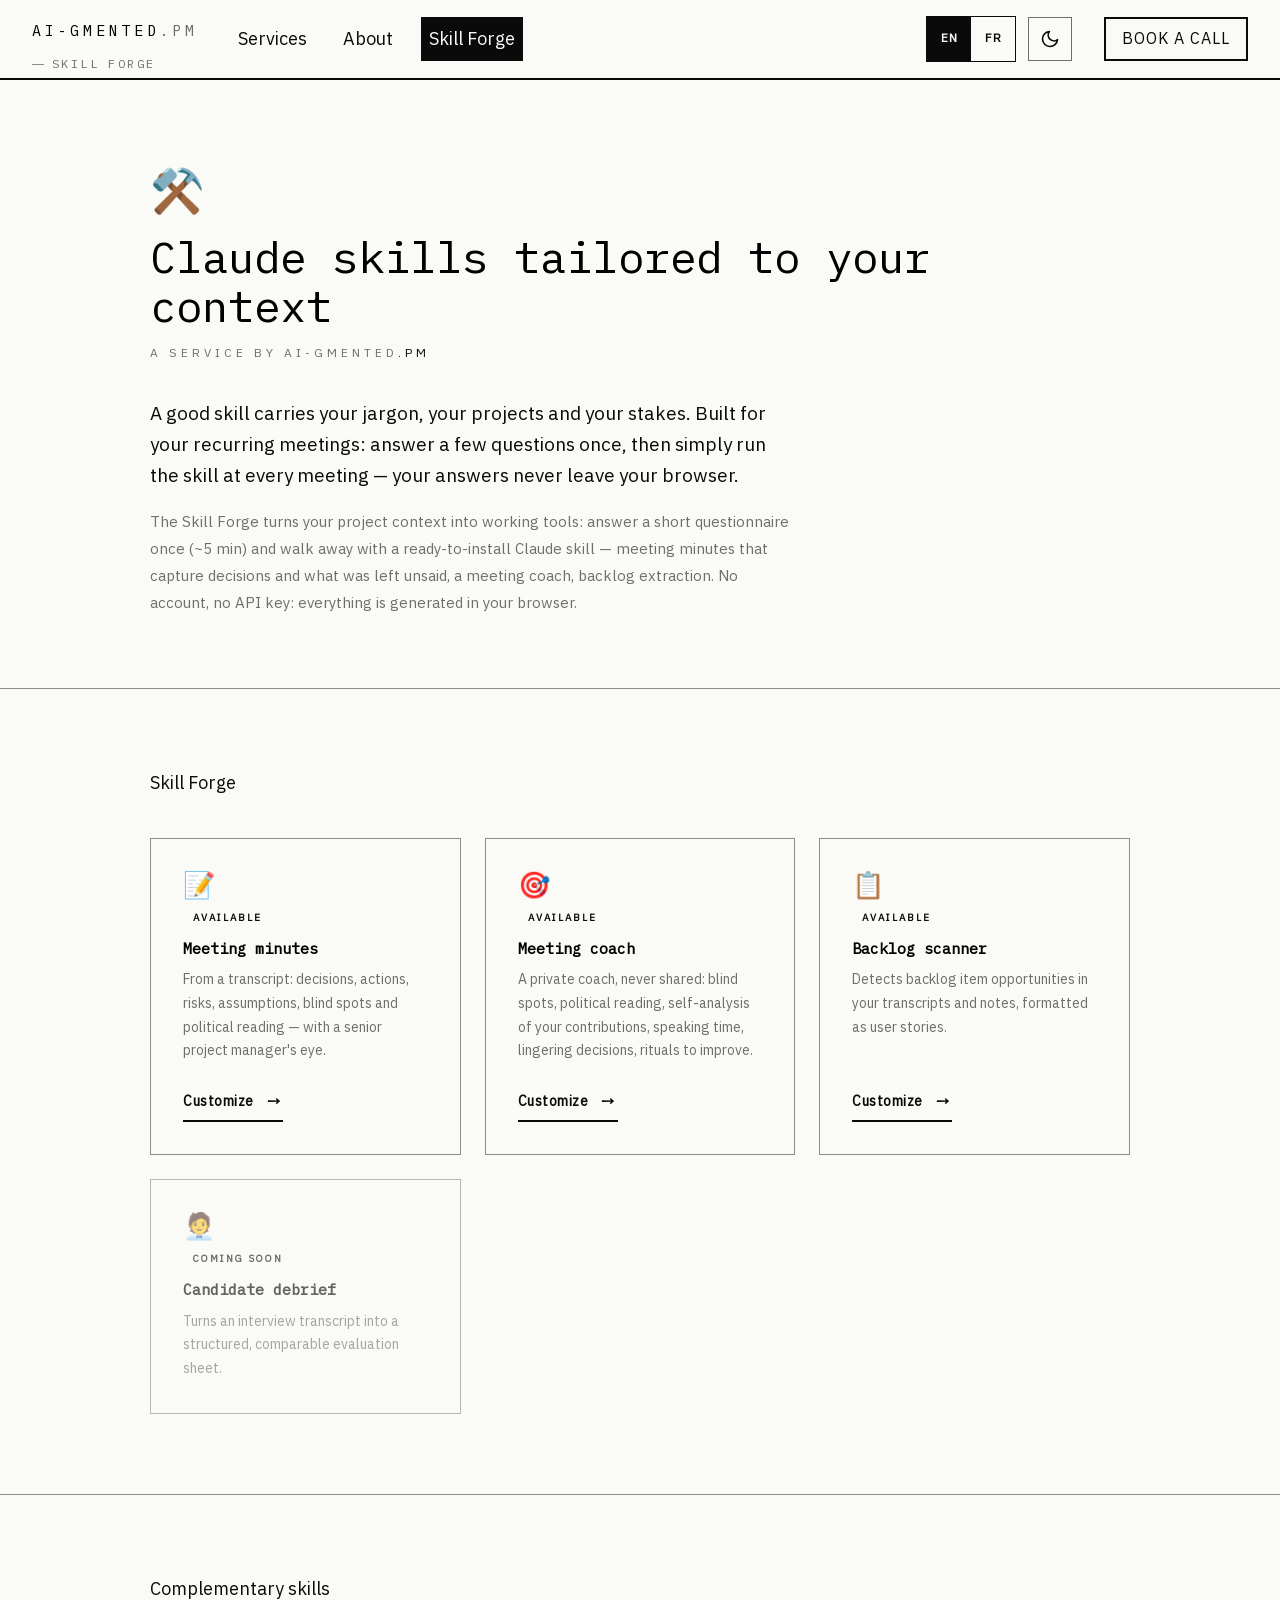
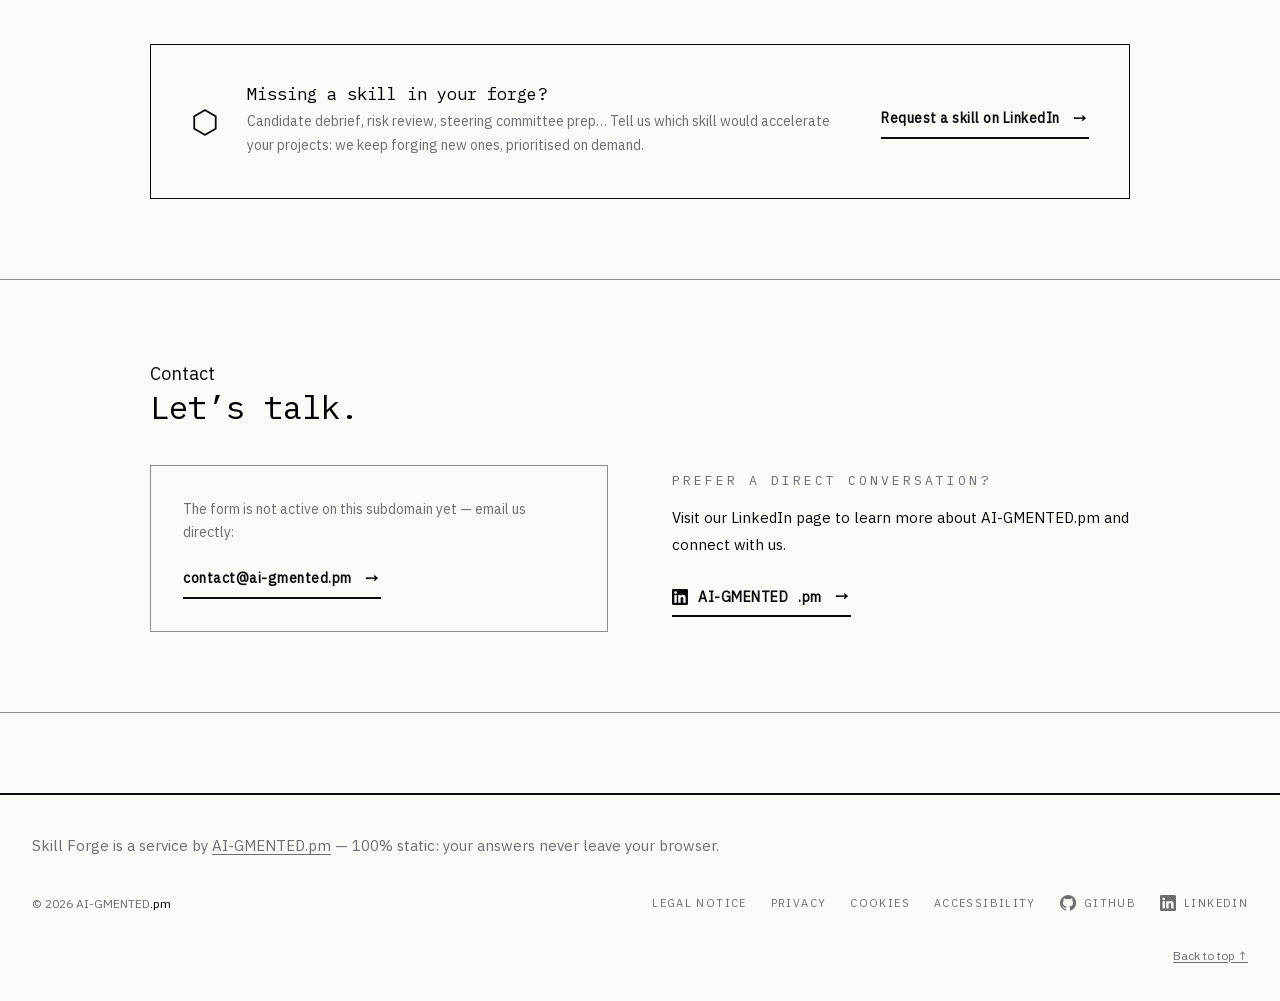
==== commit 10715666: "V2 header, native mobile menu, footer, theme and language switches Brand, SKILL FORGE marker, Servic" ====
--- a/en/index.html
+++ b/en/index.html
@@ -24,41 +24,35 @@
   <meta name="twitter:image" content="https://forge.ai-gmented.pm/og-image.png" />
   <link rel="icon" type="image/png" href="../favicon.png" />
   <link rel="apple-touch-icon" href="../apple-touch-icon.png" />
-  <script src="../js/theme.js?v=3"></script>
-  <link rel="stylesheet" href="../css/style.css?v=5" />
+  <script src="../js/theme.js?v=4"></script>
+  <link rel="stylesheet" href="../css/style.css?v=6" />
 </head>
 <body>
   <a href="#main" class="skip-nav">Skip to content</a>
 
-  <header class="site-header" role="banner">
-    <div class="container">
-      <div class="logo-block">
-        <a href="https://ai-gmented.pm/?lang=en" class="site-logo" aria-label="AI-GMENTED.pm — Home">AI-GMENTED<span class="pm">.pm</span></a>
-        <div class="logo-subtitle">Skill Forge</div>
+  <header class="site-header">
+    <div class="logo-block">
+      <a class="site-brand" href="https://ai-gmented.pm/" aria-label="AI-GMENTED.pm — site home">AI-GMENTED<span class="pm">.pm</span></a>
+      <p class="forge-tag">Skill Forge</p>
+    </div>
+    <nav class="site-nav" aria-label="Main navigation"><a href="https://ai-gmented.pm/services/">Services</a><a href="https://ai-gmented.pm/about/">About</a><a href="./" aria-current="page">Skill Forge</a></nav>
+    <div class="site-settings">
+      <nav class="lang-toggle" aria-label="Language / Langue"><a data-lang="en" href="./" hreflang="en" lang="en" aria-current="true">EN</a><a data-lang="fr" href="../" hreflang="fr" lang="fr">FR</a></nav>
+      <button type="button" class="theme-toggle" aria-pressed="false" aria-label="Toggle dark theme" hidden><svg class="icon-moon" viewBox="0 0 24 24" fill="none" stroke="currentColor" stroke-width="2" stroke-linecap="round" stroke-linejoin="round" aria-hidden="true" focusable="false"><path d="M21 12.79A9 9 0 1 1 11.21 3 7 7 0 0 0 21 12.79z"/></svg><svg class="icon-sun" viewBox="0 0 24 24" fill="none" stroke="currentColor" stroke-width="2" stroke-linecap="round" stroke-linejoin="round" aria-hidden="true" focusable="false"><circle cx="12" cy="12" r="5"/><line x1="12" y1="1" x2="12" y2="3"/><line x1="12" y1="21" x2="12" y2="23"/><line x1="4.22" y1="4.22" x2="5.64" y2="5.64"/><line x1="18.36" y1="18.36" x2="19.78" y2="19.78"/><line x1="1" y1="12" x2="3" y2="12"/><line x1="21" y1="12" x2="23" y2="12"/><line x1="4.22" y1="19.78" x2="5.64" y2="18.36"/><line x1="18.36" y1="5.64" x2="19.78" y2="4.22"/></svg></button>
+    </div>
+    <details class="site-menu">
+      <summary><svg width="18" height="14" viewBox="0 0 18 14" aria-hidden="true" focusable="false"><path d="M0 1h18M0 7h18M0 13h18" stroke="currentColor" stroke-width="2"/></svg> Menu</summary>
+      <a class="btn site-menu-cta" href="https://ai-gmented.pm/#contact">Book a call</a>
+      <div class="site-menu-settings">
+        <p class="menu-k">Settings</p>
+        <div class="settings-row">
+          <nav class="lang-toggle" aria-label="Language / Langue"><a data-lang="en" href="./" hreflang="en" lang="en" aria-current="true">EN</a><a data-lang="fr" href="../" hreflang="fr" lang="fr">FR</a></nav>
+          <button type="button" class="theme-toggle" aria-pressed="false" aria-label="Toggle dark theme" hidden><svg class="icon-moon" viewBox="0 0 24 24" fill="none" stroke="currentColor" stroke-width="2" stroke-linecap="round" stroke-linejoin="round" aria-hidden="true" focusable="false"><path d="M21 12.79A9 9 0 1 1 11.21 3 7 7 0 0 0 21 12.79z"/></svg><svg class="icon-sun" viewBox="0 0 24 24" fill="none" stroke="currentColor" stroke-width="2" stroke-linecap="round" stroke-linejoin="round" aria-hidden="true" focusable="false"><circle cx="12" cy="12" r="5"/><line x1="12" y1="1" x2="12" y2="3"/><line x1="12" y1="21" x2="12" y2="23"/><line x1="4.22" y1="4.22" x2="5.64" y2="5.64"/><line x1="18.36" y1="18.36" x2="19.78" y2="19.78"/><line x1="1" y1="12" x2="3" y2="12"/><line x1="21" y1="12" x2="23" y2="12"/><line x1="4.22" y1="19.78" x2="5.64" y2="18.36"/><line x1="18.36" y1="5.64" x2="19.78" y2="4.22"/></svg></button>
+        </div>
       </div>
-      <nav class="site-nav" id="site-nav" role="navigation" aria-label="Main navigation">
-        <a href="https://ai-gmented.pm/?lang=en#who">Who we are</a>
-        <a href="https://ai-gmented.pm/?lang=en#services">Services</a>
-        <a href="https://ai-gmented.pm/?lang=en#expertise">Expertise</a>
-        <a href="https://ai-gmented.pm/?lang=en#track-record">Track Record</a>
-        <a href="https://ai-gmented.pm/?lang=en#approach">How we work</a>
-        <a href="./" aria-current="page">Skill Forge</a>
-        <a href="#contact">Contact</a>
-      </nav>
-      <div class="header-controls">
-        <nav class="lang-toggle" aria-label="Language / Langue">
-          <a data-lang="fr" href="../" hreflang="fr" lang="fr" aria-label="Version française">FR</a>
-          <a data-lang="en" href="./" hreflang="en" lang="en" aria-label="English version">EN</a>
-        </nav>
-        <button class="theme-toggle" type="button" aria-pressed="false" aria-label="Toggle dark theme">
-          <svg class="icon-moon" viewBox="0 0 24 24" fill="none" stroke="currentColor" stroke-width="2" stroke-linecap="round" stroke-linejoin="round" aria-hidden="true"><path d="M21 12.79A9 9 0 1 1 11.21 3 7 7 0 0 0 21 12.79z"/></svg>
-          <svg class="icon-sun" viewBox="0 0 24 24" fill="none" stroke="currentColor" stroke-width="2" stroke-linecap="round" stroke-linejoin="round" aria-hidden="true"><circle cx="12" cy="12" r="5"/><line x1="12" y1="1" x2="12" y2="3"/><line x1="12" y1="21" x2="12" y2="23"/><line x1="4.22" y1="4.22" x2="5.64" y2="5.64"/><line x1="18.36" y1="18.36" x2="19.78" y2="19.78"/><line x1="1" y1="12" x2="3" y2="12"/><line x1="21" y1="12" x2="23" y2="12"/><line x1="4.22" y1="19.78" x2="5.64" y2="18.36"/><line x1="18.36" y1="5.64" x2="19.78" y2="4.22"/></svg>
-        </button>
-        <button class="nav-toggle" id="nav-toggle" aria-expanded="false" aria-controls="site-nav" aria-label="Toggle navigation menu">
-          <svg viewBox="0 0 24 24" fill="none" stroke="currentColor" stroke-width="2" stroke-linecap="round" aria-hidden="true"><line x1="3" y1="6" x2="21" y2="6"/><line x1="3" y1="12" x2="21" y2="12"/><line x1="3" y1="18" x2="21" y2="18"/></svg>
-        </button>
-      </div>
-    </div>
+      <nav aria-label="Main navigation"><a href="https://ai-gmented.pm/services/">Services</a><a href="https://ai-gmented.pm/about/">About</a><a href="./" aria-current="page">Skill Forge</a></nav>
+    </details>
+    <a class="btn site-cta" href="https://ai-gmented.pm/#contact">Book a call</a>
   </header>
 
   <main id="main" role="main">
@@ -134,28 +128,16 @@
     </section>
   </main>
 
-  <footer class="site-footer" role="contentinfo">
-    <div class="container">
-      <div class="footer-main">
-        <div class="footer-left">
-          &copy; 2026 AI-GMENTED<span class="pm">.pm</span>
-          <p class="footer-service">
-            <span>Skill Forge is a service by</span>
-            <a href="https://ai-gmented.pm/?lang=en">AI-GMENTED<span class="pm">.pm</span></a>
-            — <span>100% static: your answers never leave your browser.</span>
-          </p>
-        </div>
-        <div class="footer-nav">
-          <a href="https://ai-gmented.pm/legal/?lang=en">Legal</a>
-          <a href="https://ai-gmented.pm/privacy/?lang=en">Privacy</a>
-          <a href="https://ai-gmented.pm/cookies/?lang=en">Cookies</a>
-          <a href="https://ai-gmented.pm/accessibility/?lang=en">Accessibility</a>
-          <a href="https://www.linkedin.com/company/ai-gmented-pm/" class="li-icon" target="_blank" rel="noopener noreferrer" aria-label="AI-GMENTED.pm on LinkedIn">
-            <svg width="16" height="16" viewBox="0 0 24 24" aria-hidden="true"><path d="M20.447 20.452h-3.554v-5.569c0-1.328-.027-3.037-1.852-3.037-1.853.0-2.136 1.445-2.136 2.939v5.667H9.351V9h3.414v1.561h.046c.477-.9 1.637-1.85 3.37-1.85 3.601.0 4.267 2.37 4.267 5.455v6.286zM5.337 7.433c-1.144.0-2.063-.926-2.063-2.065.0-1.138.92-2.063 2.063-2.063 1.14.0 2.064.925 2.064 2.063.0 1.139-.925 2.065-2.064 2.065zm1.782 13.019H3.555V9h3.564v11.452zM22.225.0H1.771C.792.0.0.774.0 1.729v20.542C0 23.227.792 24 1.771 24h20.451C23.2 24 24 23.227 24 22.271V1.729C24 .774 23.2.0 22.222.0h.003z"/></svg>
-          </a>
-        </div>
+  <footer class="site-footer">
+    <p class="service-line">Skill Forge is a service by <a href="https://ai-gmented.pm/">AI-GMENTED.pm</a> — 100% static: your answers never leave your browser.</p>
+    <div class="footer-main">
+      <p class="site-copyright">&copy; 2026 AI-GMENTED<span class="pm">.pm</span></p>
+      <div class="footer-nav">
+        <nav aria-label="Legal"><a href="https://ai-gmented.pm/legal/">Legal notice</a><a href="https://ai-gmented.pm/privacy/">Privacy</a><a href="https://ai-gmented.pm/cookies/">Cookies</a><a href="https://ai-gmented.pm/accessibility/">Accessibility</a></nav>
+        <nav aria-label="Elsewhere"><a href="https://github.com/romain-nicod" rel="me"><svg width="16" height="16" viewBox="0 0 16 16" fill="currentColor" aria-hidden="true" focusable="false"><path d="M8 0a8 8 0 0 0-2.53 15.59c.4.07.55-.17.55-.38v-1.33c-2.22.48-2.69-1.07-2.69-1.07-.36-.92-.89-1.17-.89-1.17-.73-.5.05-.49.05-.49.8.06 1.23.83 1.23.83.71 1.22 1.87.87 2.33.66.07-.52.28-.87.5-1.07-1.77-.2-3.64-.89-3.64-3.95 0-.87.31-1.59.82-2.15-.08-.2-.36-1.02.08-2.12 0 0 .67-.21 2.2.82a7.6 7.6 0 0 1 4 0c1.53-1.04 2.2-.82 2.2-.82.44 1.1.16 1.92.08 2.12.51.56.82 1.28.82 2.15 0 3.07-1.87 3.75-3.65 3.95.29.25.54.73.54 1.48v2.2c0 .21.15.46.55.38A8 8 0 0 0 8 0z"/></svg>GitHub</a><a href="https://www.linkedin.com/company/ai-gmented-pm/" rel="me noopener"><svg width="16" height="16" viewBox="0 0 16 16" fill="currentColor" aria-hidden="true" focusable="false"><path d="M0 1.15C0 .52.52 0 1.18 0h13.64C15.48 0 16 .52 16 1.15v13.7c0 .63-.52 1.15-1.18 1.15H1.18C.52 16 0 15.48 0 14.85zM4.94 13.4V6.17H2.54v7.23zM3.74 5.18c.84 0 1.36-.55 1.36-1.25-.02-.71-.52-1.25-1.34-1.25S2.4 3.22 2.4 3.93c0 .7.52 1.25 1.33 1.25zm4.9 8.22V9.36c0-.22.02-.43.08-.59.17-.43.57-.88 1.23-.88.87 0 1.22.66 1.22 1.64v3.87h2.4V9.25c0-2.22-1.18-3.25-2.76-3.25-1.27 0-1.84.7-2.16 1.2v.02h-.02l.02-.02V6.17h-2.4c.03.68 0 7.23 0 7.23z"/></svg>LinkedIn</a></nav>
       </div>
     </div>
+    <a href="#" class="back-to-top">Back to top ↑</a>
   </footer>
 
   <script src="../js/analytics.js" defer></script>
--- a/css/style.css
+++ b/css/style.css
@@ -169,125 +169,6 @@
 .cta-link:hover, .cta-link:focus { gap: 14px; text-decoration: none; }
 .cta-link .arrow { font-size: 18px; }
 
-/* ---------- Header (repris de ai-gmented.pm) ---------- */
-.site-header {
-  position: sticky;
-  top: 0;
-  background: var(--bg);
-  backdrop-filter: blur(12px);
-  border-bottom: 1px solid var(--rule-faint);
-  z-index: 100;
-  height: var(--header-height);
-}
-.site-header .container {
-  display: flex;
-  justify-content: space-between;
-  align-items: center;
-  height: 100%;
-  gap: 16px;
-}
-.site-logo {
-  font-size: 15px;
-  font-weight: 700;
-  letter-spacing: 4px;
-  color: var(--heading);
-  text-transform: uppercase;
-  text-decoration: none;
-  white-space: nowrap;
-}
-.site-logo:hover { text-decoration: none; color: var(--heading); }
-.pm { color: var(--text); }
-
-.logo-block { display: flex; flex-direction: column; flex-shrink: 0; }
-.logo-subtitle {
-  font-size: 9px;
-  letter-spacing: 2.5px;
-  color: var(--muted);
-  text-transform: uppercase;
-  margin-top: 2px;
-  font-weight: 400;
-  line-height: 1.2;
-  white-space: nowrap;
-}
-
-.site-nav { display: flex; gap: 24px; list-style: none; align-items: center; }
-.site-nav a {
-  color: var(--muted);
-  font-size: 12px;
-  text-transform: uppercase;
-  letter-spacing: 2px;
-  font-weight: 500;
-  text-decoration: none;
-  transition: color var(--transition);
-  min-height: 44px;
-  display: flex;
-  align-items: center;
-  white-space: nowrap;
-}
-.site-nav a:hover, .site-nav a:focus { color: var(--text); text-decoration: none; }
-.site-nav a[aria-current="page"] { color: var(--text); }
-
-.header-controls { display: flex; align-items: center; gap: 12px; flex-shrink: 0; }
-
-.nav-toggle {
-  display: none;
-  background: none;
-  border: none;
-  color: var(--heading);
-  cursor: pointer;
-  padding: 8px;
-  min-width: 44px;
-  min-height: 44px;
-}
-.nav-toggle svg { width: 24px; height: 24px; }
-
-/* Lang toggle */
-.lang-toggle {
-  display: flex;
-  border: 1px solid var(--rule-faint);
-  overflow: hidden;
-}
-.lang-toggle button,
-.lang-toggle a {
-  border: none;
-  background: transparent;
-  color: var(--muted);
-  padding: 6px 12px;
-  font-size: 11px;
-  font-weight: 600;
-  letter-spacing: 1px;
-  cursor: pointer;
-  font-family: inherit;
-  text-decoration: none;
-  line-height: 1.4;
-  display: inline-block;
-  transition: background var(--transition), color var(--transition);
-}
-.lang-toggle a:hover, .lang-toggle a:focus { color: var(--text); text-decoration: none; }
-.lang-toggle button.active,
-.lang-toggle a.active { background: var(--text); color: var(--bg); }
-.lang-toggle a.active:hover, .lang-toggle a.active:focus { color: var(--bg); }
-
-/* Theme toggle (lune / soleil) */
-.theme-toggle {
-  background: none;
-  border: 1px solid var(--rule-faint);
-  color: var(--muted);
-  cursor: pointer;
-  width: 34px;
-  height: 30px;
-  display: flex;
-  align-items: center;
-  justify-content: center;
-  transition: color var(--transition), border-color var(--transition);
-}
-.theme-toggle:hover, .theme-toggle:focus { color: var(--text); border-color: var(--text); }
-.theme-toggle svg { width: 16px; height: 16px; }
-.theme-toggle .icon-sun { display: none; }
-.theme-toggle .icon-moon { display: block; }
-[data-theme="dark"] .theme-toggle .icon-sun { display: block; }
-[data-theme="dark"] .theme-toggle .icon-moon { display: none; }
-
 /* ---------- Hero ---------- */
 .hero { padding: 88px 0 72px; border-bottom: 1px solid var(--rule-faint); }
 .hero .forge-mark { font-size: 44px; line-height: 1; margin-bottom: 20px; }
@@ -579,89 +460,213 @@
 }
 .contact-aside p { font-size: 15px; color: var(--text); line-height: 1.8; margin-bottom: 24px; }
 
-/* ---------- Footer (repris de ai-gmented.pm) ---------- */
-.site-footer { padding: 40px 0; border-top: 1px solid var(--rule-faint); }
-.footer-main { display: flex; justify-content: space-between; align-items: flex-start; gap: 32px; flex-wrap: wrap; }
-.footer-left { font-size: 12px; color: var(--muted); flex: 1 1 320px; max-width: 62ch; }
-.footer-left .pm { color: var(--text); }
-.footer-service { font-size: 12px; color: var(--muted); margin: 4px 0 0; }
-.footer-service a { color: var(--text); }
-.footer-nav { display: flex; gap: 24px; align-items: center; flex-shrink: 0; }
+/* ---------- 4. Buttons (V2 _theme.scss: transparent, 2 px ink, inverted on hover) ---------- */
+.btn {
+  display: inline-flex;
+  align-items: center;
+  gap: 0.5rem;
+  min-height: var(--target);
+  padding: 0.5rem 1rem;
+  border: 2px solid var(--text);
+  background: transparent;
+  color: var(--text);
+  font: 400 1rem/1.2 var(--font-body);
+  text-decoration: none;
+  cursor: pointer;
+}
+.btn:hover:not(:disabled):not([aria-disabled="true"]) { background: var(--text); color: var(--bg); }
+.btn-s { border-width: 1px; }
+.btn:disabled,
+.btn[aria-disabled="true"] {
+  border-style: dashed;
+  border-color: var(--rule-faint);
+  color: var(--muted);
+  cursor: not-allowed;
+}
+.btn .pix { width: 1rem; height: 1rem; }
+
+/* ---------- 5. Header (V2 _header.scss, _brand.scss, _theme_toggle.scss) ---------- */
+.site-header {
+  display: flex;
+  flex-wrap: wrap;
+  align-items: center;
+  gap: 0.75rem 2rem;
+  min-height: 5rem;
+  padding: 0.5rem var(--gutter);
+  border-bottom: 2px solid var(--rule);
+}
+
+.logo-block { display: flex; flex-direction: column; justify-content: center; flex-shrink: 0; min-width: 0; }
+.site-brand {
+  display: inline-flex;
+  align-items: center;
+  min-height: var(--target);
+  font: 400 0.9375rem/1 var(--font-display);
+  letter-spacing: 0.25em;
+  text-transform: uppercase;
+  color: var(--heading);
+  text-decoration: none;
+  white-space: nowrap;
+}
+.site-brand .pm { color: var(--muted); }
+
+/* « SKILL FORGE » marker: orientation, not decoration. Not a link, visible at
+   every width, 6 px under the brand so the brand's focus ring never covers it. */
+.forge-tag {
+  display: flex;
+  align-items: center;
+  gap: 0.5rem;
+  margin: 0.375rem 0 0;
+  font: 400 0.75rem/1 var(--font-display);
+  letter-spacing: 0.2em;
+  text-transform: uppercase;
+  color: var(--muted);
+}
+.forge-tag::before { content: ""; width: 0.75rem; border-top: 1px solid var(--rule-faint); }
+
+.site-nav { display: flex; gap: 1.25rem; }
+.site-nav a {
+  display: inline-flex;
+  align-items: center;
+  min-height: var(--target);
+  padding: 0 0.5rem;
+  color: var(--text);
+  text-decoration: none;
+  white-space: nowrap;
+}
+.site-nav a:hover { text-decoration: underline; text-underline-offset: 0.25em; }
+/* current page = inversion */
+.site-nav a[aria-current="page"] { background: var(--text); color: var(--bg); text-decoration: none; }
+
+.site-settings,
+.site-menu-settings .settings-row {
+  display: flex;
+  align-items: center;
+  gap: 0.75rem;
+}
+.site-settings { margin-left: auto; white-space: nowrap; }
+
+.lang-toggle { display: inline-flex; border: 1px solid var(--rule); }
+.lang-toggle a {
+  display: inline-flex;
+  align-items: center;
+  justify-content: center;
+  min-width: var(--target);
+  min-height: var(--target);
+  padding: 0 0.75rem;
+  color: var(--text);
+  font-size: 0.75rem;
+  font-weight: 600;
+  letter-spacing: 0.0625rem;
+  text-decoration: none;
+  border-bottom: 2px solid transparent;
+}
+.lang-toggle a:hover { border-bottom-color: var(--rule); }
+.lang-toggle a[aria-current] { background: var(--text); color: var(--bg); }
+
+/* One icon button: moon while light, sun while dark. Hidden until theme.js
+   reveals it, so that without a script there is no dead control. */
+.theme-toggle {
+  display: inline-flex;
+  align-items: center;
+  justify-content: center;
+  width: var(--target);
+  height: var(--target);
+  padding: 0;
+  background: transparent;
+  color: var(--text);
+  border: 1px solid var(--border-interactive);
+  cursor: pointer;
+}
+.theme-toggle[hidden] { display: none; }
+.theme-toggle svg { width: 1.25rem; height: 1.25rem; }
+.theme-toggle .icon-sun { display: none; }
+.theme-toggle[aria-pressed="true"] .icon-sun { display: block; }
+.theme-toggle[aria-pressed="true"] .icon-moon { display: none; }
+
+/* Native disclosure on phones: works without a script */
+.site-menu { display: none; }
+.site-menu summary {
+  display: flex;
+  align-items: center;
+  gap: 0.5rem;
+  min-height: var(--target);
+  padding: 0 0.75rem;
+  border: 1px solid var(--border-interactive);
+  cursor: pointer;
+  list-style: none;
+}
+.site-menu summary::-webkit-details-marker { display: none; }
+.site-menu nav { display: flex; flex-direction: column; width: 100%; }
+.site-menu nav a { display: flex; align-items: center; min-height: var(--target); padding: 0; color: var(--text); }
+.site-menu nav a[aria-current="page"] { align-self: flex-start; padding: 0 0.25rem; }
+.menu-k { margin: 0; font: 400 1.125rem/1.3 var(--font-display); color: var(--text); }
+.site-menu-cta { margin-bottom: 0.75rem; }
+.site-menu-settings { display: flex; flex-direction: column; align-items: flex-start; gap: 0.5rem; margin-bottom: 0.75rem; }
+
+@media (max-width: 767.98px) {
+  .site-header {
+    position: relative;
+    display: grid;
+    grid-template-columns: minmax(0, 1fr) auto;
+    align-items: start;
+    gap: 0.75rem;
+    padding: 0.75rem 1rem;
+  }
+  .logo-block { grid-column: 1; grid-row: 1; }
+  .site-nav, .site-header > .site-settings { display: none; }
+  .site-brand { font-size: 0.75rem; letter-spacing: 0.06em; }
+  .site-menu { display: block; grid-column: 2; grid-row: 1; }
+  .site-menu[open] { grid-column: 1 / -1; grid-row: 2; }
+  .site-menu[open] summary { position: absolute; right: 1rem; top: 0.75rem; }
+  .site-header > .site-cta { grid-column: 1 / -1; grid-row: 2; justify-self: start; }
+  .site-menu[open] ~ .site-cta { display: none; }
+  .site-header:has(> .site-menu[open]) .logo-block { padding-right: 6rem; }
+}
+
+/* ---------- 6. Footer (V2 _footer.scss) ---------- */
+.site-footer { margin-top: 5rem; padding: 2.5rem var(--gutter) 1.5rem; border-top: 2px solid var(--rule); }
+.service-line { max-width: 44rem; margin-bottom: 1.5rem; font-size: var(--text-secondary); line-height: 1.5; color: var(--muted); }
+.service-line a { color: var(--muted); }
+.footer-main { display: flex; justify-content: space-between; align-items: center; flex-wrap: wrap; gap: 1rem 2rem; }
+.site-copyright { margin: 0; font-size: 0.75rem; color: var(--muted); }
+.site-copyright .pm { color: var(--heading); }
+.footer-nav, .footer-nav nav { display: flex; flex-wrap: wrap; align-items: center; gap: 0 1.5rem; }
 .footer-nav a {
-  font-size: 11px;
+  display: inline-flex;
+  align-items: center;
+  gap: 0.5rem;
+  min-width: var(--target);
+  min-height: var(--target);
+  font-size: 0.6875rem;
+  font-weight: 500;
+  letter-spacing: 0.125em;
+  text-transform: uppercase;
   color: var(--muted);
   text-decoration: none;
-  letter-spacing: 2px;
-  text-transform: uppercase;
-  font-weight: 500;
-  min-height: 44px;
-  display: flex;
-  align-items: center;
-  transition: color var(--transition);
-}
-.footer-nav a:hover, .footer-nav a:focus { color: var(--text); text-decoration: none; }
-.li-icon { display: flex; align-items: center; }
-.li-icon svg { fill: var(--muted); transition: fill var(--transition); }
-.li-icon:hover svg, .li-icon:focus svg { fill: var(--text); }
-
-/* ---------- Responsive ---------- */
-/* Sous 1200px la nav horizontale (7 items + contrôles, ~950px requis avec le
-   padding 80px du container) ne tient plus : menu burger (aligné sur le maître) */
-@media (max-width: 1199px) {
-  .nav-toggle { display: flex; align-items: center; justify-content: center; }
-  .site-nav {
-    display: none;
-    position: absolute;
-    top: var(--header-height);
-    left: 0;
-    right: 0;
-    flex-direction: column;
-    align-items: stretch;
-    background: var(--bg);
-    border-bottom: 1px solid var(--rule-faint);
-    padding: 16px 20px;
-    gap: 0;
-  }
-  .site-nav.open { display: flex; }
-  .site-nav a { padding: 12px 0; width: 100%; font-size: 12px; letter-spacing: 2px; }
-}
-
-@media (max-width: 1024px) {
-  .container { padding-left: 40px; padding-right: 40px; }
-  .cards { grid-template-columns: repeat(2, 1fr); }
-  .logo-subtitle { font-size: 7px; letter-spacing: 1.5px; }
-}
-
+}
+.footer-nav a:hover { text-decoration: underline; text-underline-offset: 0.25em; }
+.back-to-top {
+  display: flex;
+  justify-content: flex-end;
+  align-items: center;
+  min-height: var(--target);
+  margin-top: 0.5rem;
+  font-size: 0.75rem;
+  color: var(--muted);
+}
+@media (max-width: 767.98px) {
+  .site-footer { padding: 2rem 1rem 1rem; }
+  .footer-main { flex-direction: column; align-items: flex-start; }
+  .footer-nav, .footer-nav nav { flex-direction: column; align-items: flex-start; gap: 0; }
+}
+
+/* ---------- Interim responsive (replaced by the next tasks) ---------- */
+@media (max-width: 1024px) { .cards { grid-template-columns: repeat(2, 1fr); } }
 @media (max-width: 767px) {
-  .container { padding-left: 20px; padding-right: 20px; }
   section { padding: 56px 0; }
-  .hero { padding: 56px 0 48px; }
-  h1 { font-size: 2rem; }
-  h2 { font-size: 1.5rem; }
-
-  .logo-subtitle { white-space: normal; }
-
-  /* Le header (logo à lettrage large + FR/EN + thème + burger) dépassait la
-     largeur des petits écrans : le burger sortait du viewport à droite et le
-     menu devenait inaccessible. On compacte pour tenir jusqu'à 320px. */
-  .site-header .container { padding-left: 12px; padding-right: 12px; gap: 8px; }
-  .site-logo { font-size: 13px; letter-spacing: 2px; }
-  .header-controls { gap: 8px; }
-  .lang-toggle button, .lang-toggle a { padding: 5px 8px; }
-  .theme-toggle { width: 30px; height: 28px; }
-  .nav-toggle { min-width: 40px; min-height: 40px; padding: 6px; }
-
   .cards { grid-template-columns: 1fr; }
   .wizard { padding: 24px 20px; margin: 40px 0 64px; }
   .contact-layout { grid-template-columns: 1fr; gap: 40px; }
   .more-skills-inner { grid-template-columns: 1fr; text-align: center; padding: 28px 20px; }
-  .more-skills-inner .cta-link { justify-self: center; }
-  .footer-main { flex-direction: column; gap: 16px; text-align: center; }
-  .footer-nav { flex-wrap: wrap; justify-content: center; }
-}
-
-@media (max-width: 399px) {
-  .logo-subtitle { display: none; }
-  .site-logo { font-size: 12px; letter-spacing: 1.5px; }
-}
-
+}
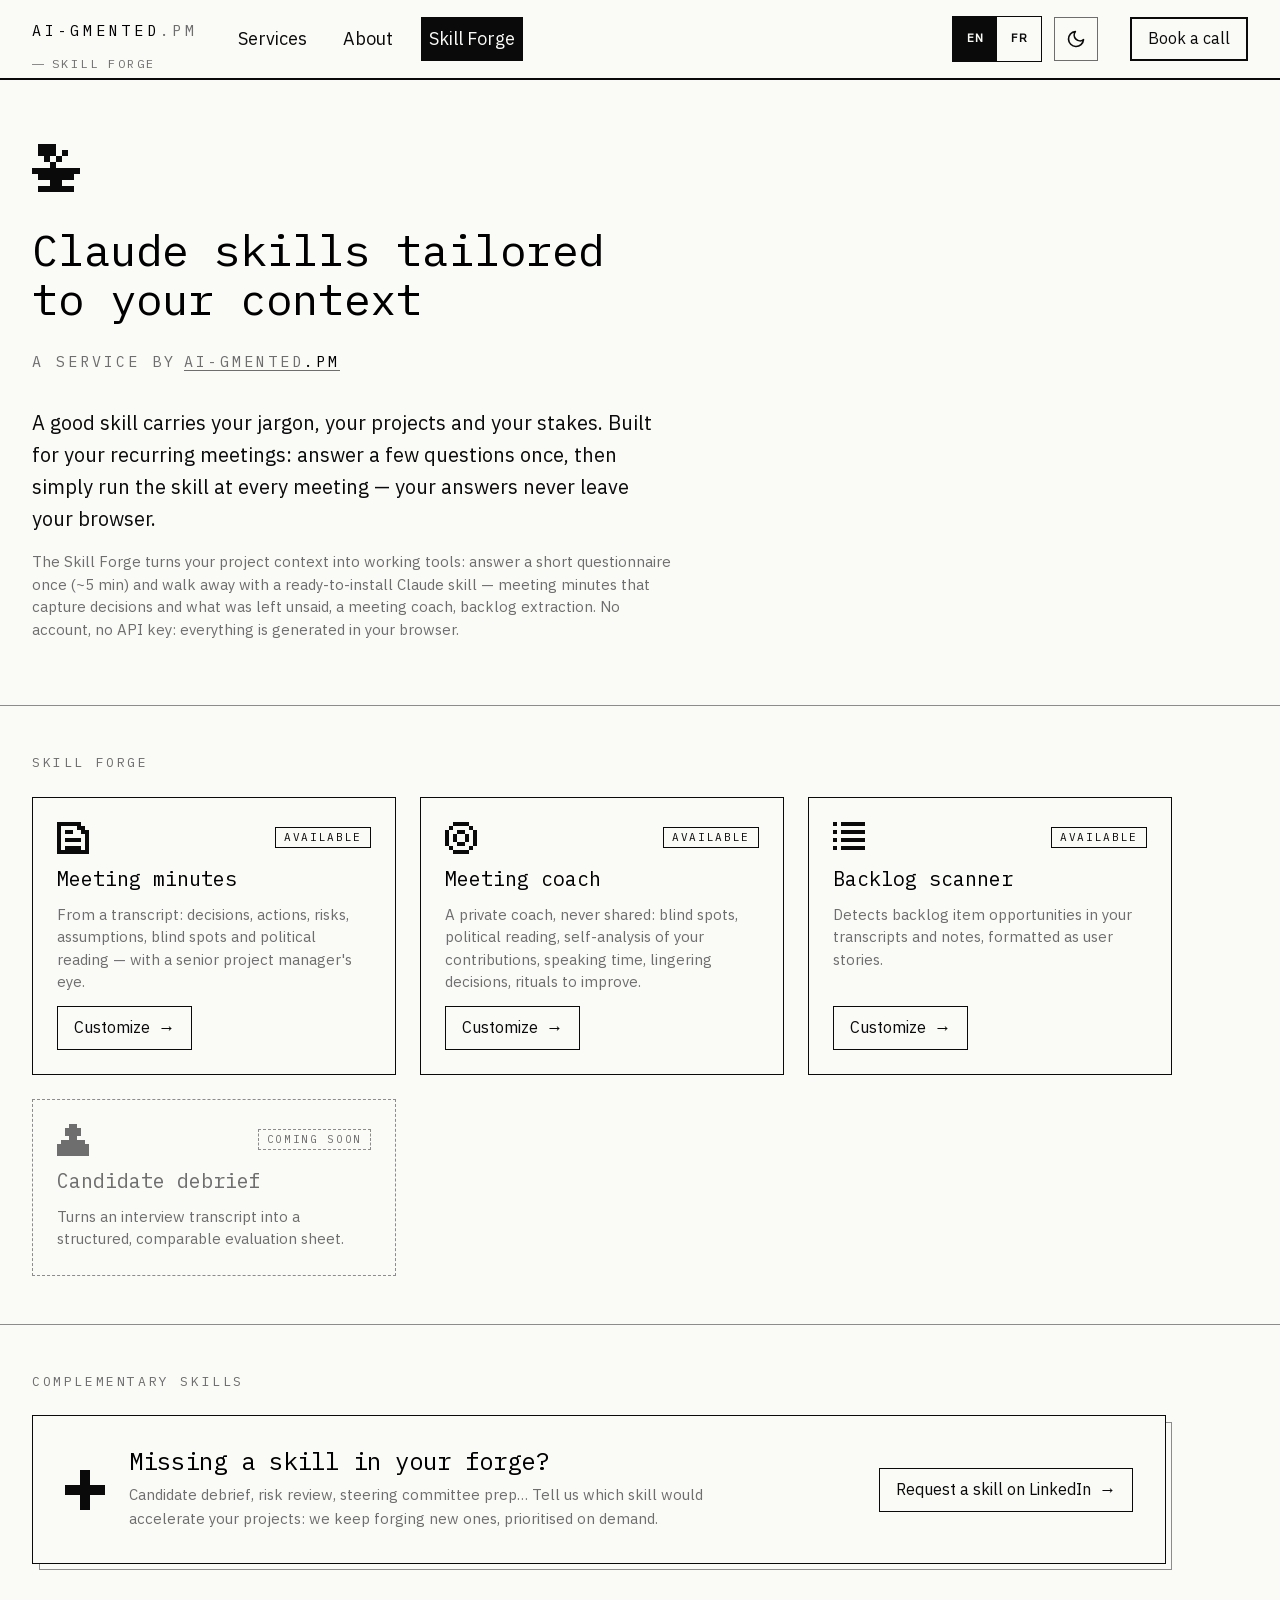
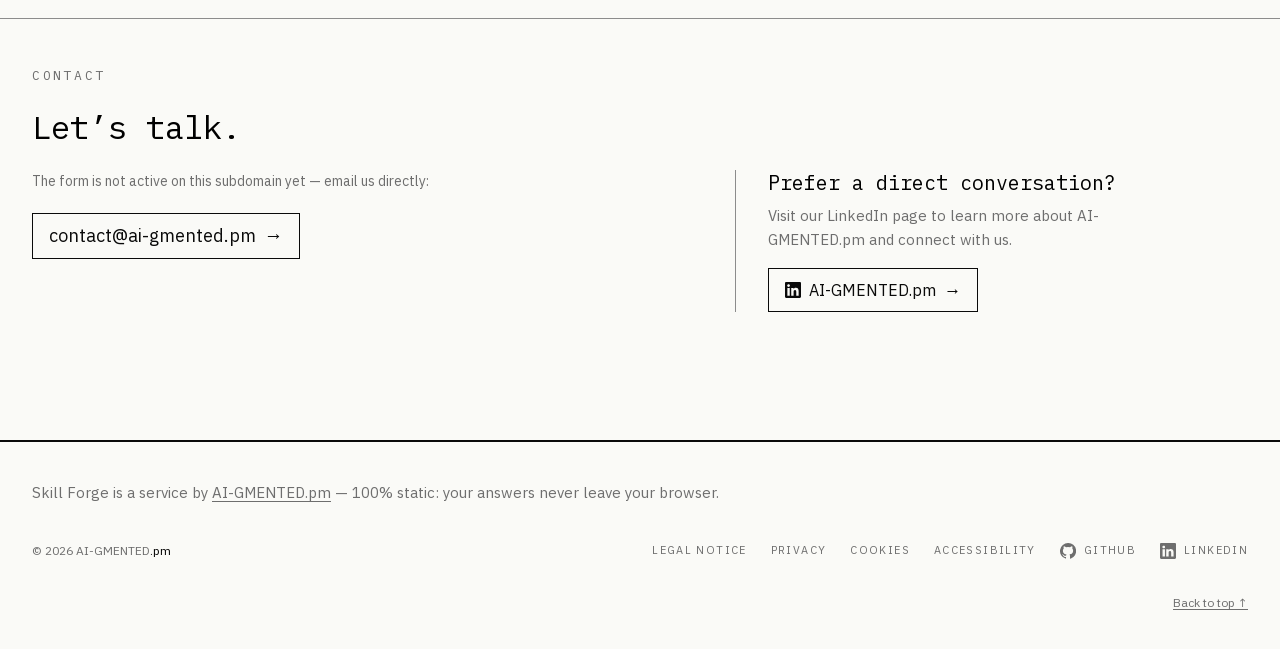
==== commit 6ac7e2ec: "Home: hero, catalogue, pixel marks, Soon card, complementary skills, contact section on the V2 token" ====
--- a/en/index.html
+++ b/en/index.html
@@ -25,7 +25,7 @@
   <link rel="icon" type="image/png" href="../favicon.png" />
   <link rel="apple-touch-icon" href="../apple-touch-icon.png" />
   <script src="../js/theme.js?v=4"></script>
-  <link rel="stylesheet" href="../css/style.css?v=6" />
+  <link rel="stylesheet" href="../css/style.css?v=7" />
 </head>
 <body>
   <a href="#main" class="skip-nav">Skip to content</a>
@@ -55,72 +55,67 @@
     <a class="btn site-cta" href="https://ai-gmented.pm/#contact">Book a call</a>
   </header>
 
-  <main id="main" role="main">
+  <main id="main">
     <section class="hero" aria-labelledby="hero-heading">
       <div class="container">
-        <div class="forge-mark" aria-hidden="true">⚒️</div>
+        <svg class="pix hero-mark" viewBox="0 0 8 8" fill="currentColor" shape-rendering="crispEdges" aria-hidden="true" focusable="false"><path d="M1 0h1v1h-1zM2 0h1v1h-1zM3 0h1v1h-1zM1 1h1v1h-1zM2 1h1v1h-1zM3 1h1v1h-1zM5 1h1v1h-1zM2 2h1v1h-1zM4 2h1v1h-1zM3 3h1v1h-1zM0 4h1v1h-1zM1 4h1v1h-1zM2 4h1v1h-1zM3 4h1v1h-1zM4 4h1v1h-1zM5 4h1v1h-1zM6 4h1v1h-1zM7 4h1v1h-1zM1 5h1v1h-1zM2 5h1v1h-1zM3 5h1v1h-1zM4 5h1v1h-1zM5 5h1v1h-1zM6 5h1v1h-1zM3 6h1v1h-1zM4 6h1v1h-1zM1 7h1v1h-1zM2 7h1v1h-1zM3 7h1v1h-1zM4 7h1v1h-1zM5 7h1v1h-1zM6 7h1v1h-1z"/></svg>
         <h1 id="hero-heading">Claude skills tailored to your context</h1>
-        <div class="tagline">
-          <span>A service by</span>
-          <a href="https://ai-gmented.pm/?lang=en">AI-GMENTED<span class="pm">.pm</span></a>
-        </div>
+        <p class="kicker"><span>A service by</span> <a href="https://ai-gmented.pm/">AI-GMENTED<span class="pm">.pm</span></a></p>
         <p class="value-prop">A good skill carries your jargon, your projects and your stakes. Built for your recurring meetings: answer a few questions once, then simply run the skill at every meeting — your answers never leave your browser.</p>
         <p class="intro">The Skill Forge turns your project context into working tools: answer a short questionnaire once (~5 min) and walk away with a ready-to-install Claude skill — meeting minutes that capture decisions and what was left unsaid, a meeting coach, backlog extraction. No account, no API key: everything is generated in your browser.</p>
       </div>
     </section>
 
-    <section id="catalog-section" aria-label="Catalog">
+    <section id="catalog-section" class="sec" aria-label="Catalog">
       <div class="container">
-        <div class="section-label">Skill Forge</div>
-        <div class="cards" id="catalog" aria-live="polite"></div>
+        <p class="label">Skill Forge</p>
+        <div id="catalog" aria-live="polite"><div class="loading" role="status"><p>Loading the catalog…</p><div class="dashbar" aria-hidden="true"></div></div></div>
       </div>
     </section>
 
-    <section id="more-skills" aria-labelledby="more-heading">
+    <section id="more-skills" class="sec" aria-labelledby="more-heading">
       <div class="container">
-        <div class="section-label">Complementary skills</div>
-        <div class="more-skills-inner">
-          <div class="ms-icon" aria-hidden="true">⬡</div>
+        <p class="label">Complementary skills</p>
+        <div class="more-wrap"><div class="more">
+          <svg class="pix more-mark" viewBox="0 0 8 8" fill="currentColor" shape-rendering="crispEdges" aria-hidden="true" focusable="false"><path d="M3 0h1v1h-1zM4 0h1v1h-1zM3 1h1v1h-1zM4 1h1v1h-1zM3 2h1v1h-1zM4 2h1v1h-1zM0 3h1v1h-1zM1 3h1v1h-1zM2 3h1v1h-1zM3 3h1v1h-1zM4 3h1v1h-1zM5 3h1v1h-1zM6 3h1v1h-1zM7 3h1v1h-1zM0 4h1v1h-1zM1 4h1v1h-1zM2 4h1v1h-1zM3 4h1v1h-1zM4 4h1v1h-1zM5 4h1v1h-1zM6 4h1v1h-1zM7 4h1v1h-1zM3 5h1v1h-1zM4 5h1v1h-1zM3 6h1v1h-1zM4 6h1v1h-1zM3 7h1v1h-1zM4 7h1v1h-1z"/></svg>
           <div>
             <h2 id="more-heading">Missing a skill in your forge?</h2>
             <p>Candidate debrief, risk review, steering committee prep… Tell us which skill would accelerate your projects: we keep forging new ones, prioritised on demand.</p>
           </div>
-          <a class="cta-link" href="https://www.linkedin.com/company/ai-gmented-pm/about/" target="_blank" rel="noopener noreferrer">
-            <span>Request a skill on LinkedIn</span> <span class="arrow">→</span>
-          </a>
-        </div>
+          <a class="btn btn-s" href="https://www.linkedin.com/company/ai-gmented-pm/about/" target="_blank" rel="noopener noreferrer">Request a skill on LinkedIn <span aria-hidden="true">→</span></a>
+        </div></div>
       </div>
     </section>
 
-    <section id="contact" aria-labelledby="contact-heading">
+    <section id="contact" class="sec" aria-labelledby="contact-heading">
       <div class="container">
-        <div class="section-label">Contact</div>
+        <p class="label">Contact</p>
         <h2 id="contact-heading">Let’s talk.</h2>
-        <div class="contact-layout">
+        <div class="contact">
           <div class="contact-form-wrap">
             <form class="contact-form" id="contact-form" action="/contact.php" method="POST" aria-label="Contact form">
               <input type="hidden" name="csrf_token" id="csrf_token" />
               <div class="hp" aria-hidden="true"><input type="text" name="website" tabindex="-1" autocomplete="off" /></div>
               <label for="name">Your name</label>
               <input type="text" id="name" name="name" autocomplete="name" />
-              <label for="email"><span>Your email</span> <span class="required">*</span></label>
-              <input type="email" id="email" name="email" required autocomplete="email" />
+              <label for="email">Your email <span class="opt">(required)</span></label>
+              <input type="email" id="email" name="email" required aria-required="true" autocomplete="email" />
               <label for="message">How can we help?</label>
               <textarea id="message" name="message"></textarea>
               <div class="consent">
                 <input type="checkbox" id="consent" name="consent" required />
                 <label for="consent">I consent to AI-GMENTED.pm processing my data to respond to this enquiry.</label>
               </div>
-              <button type="submit" class="btn btn-primary"><span>Send message</span> <span class="arrow">→</span></button>
+              <button type="submit" class="btn"><span>Send message</span> <span class="arrow" aria-hidden="true">→</span></button>
               <div id="form-status" class="form-status" role="status" aria-live="polite"></div>
             </form>
           </div>
           <div class="contact-aside">
             <h3>Prefer a direct conversation?</h3>
             <p>Visit our LinkedIn page to learn more about AI-GMENTED.pm and connect with us.</p>
-            <a href="https://www.linkedin.com/company/ai-gmented-pm/" class="cta-link" target="_blank" rel="noopener noreferrer" aria-label="Visit AI-GMENTED.pm on LinkedIn (opens in new tab)">
-              <svg width="16" height="16" viewBox="0 0 24 24" fill="currentColor" aria-hidden="true"><path d="M20.447 20.452h-3.554v-5.569c0-1.328-.027-3.037-1.852-3.037-1.853.0-2.136 1.445-2.136 2.939v5.667H9.351V9h3.414v1.561h.046c.477-.9 1.637-1.85 3.37-1.85 3.601.0 4.267 2.37 4.267 5.455v6.286zM5.337 7.433c-1.144.0-2.063-.926-2.063-2.065.0-1.138.92-2.063 2.063-2.063 1.14.0 2.064.925 2.064 2.063.0 1.139-.925 2.065-2.064 2.065zm1.782 13.019H3.555V9h3.564v11.452zM22.225.0H1.771C.792.0.0.774.0 1.729v20.542C0 23.227.792 24 1.771 24h20.451C23.2 24 24 23.227 24 22.271V1.729C24 .774 23.2.0 22.222.0h.003z"/></svg>
-              AI-GMENTED<span class="pm">.pm</span> <span class="arrow">→</span>
+            <a href="https://www.linkedin.com/company/ai-gmented-pm/" class="btn btn-s" target="_blank" rel="noopener noreferrer" aria-label="Visit AI-GMENTED.pm on LinkedIn (opens in new tab)">
+              <svg width="16" height="16" viewBox="0 0 24 24" fill="currentColor" aria-hidden="true" focusable="false"><path d="M20.447 20.452h-3.554v-5.569c0-1.328-.027-3.037-1.852-3.037-1.853.0-2.136 1.445-2.136 2.939v5.667H9.351V9h3.414v1.561h.046c.477-.9 1.637-1.85 3.37-1.85 3.601.0 4.267 2.37 4.267 5.455v6.286zM5.337 7.433c-1.144.0-2.063-.926-2.063-2.065.0-1.138.92-2.063 2.063-2.063 1.14.0 2.064.925 2.064 2.063.0 1.139-.925 2.065-2.064 2.065zm1.782 13.019H3.555V9h3.564v11.452zM22.225.0H1.771C.792.0.0.774.0 1.729v20.542C0 23.227.792 24 1.771 24h20.451C23.2 24 24 23.227 24 22.271V1.729C24 .774 23.2.0 22.222.0h.003z"/></svg>
+              AI-GMENTED.pm <span aria-hidden="true">→</span>
             </a>
           </div>
         </div>
@@ -141,7 +136,7 @@
   </footer>
 
   <script src="../js/analytics.js" defer></script>
-  <script type="module" src="../js/home.js?v=2"></script>
+  <script type="module" src="../js/home.js?v=3"></script>
   <script type="module" src="../js/contact.js"></script>
 </body>
 </html>
--- a/css/style.css
+++ b/css/style.css
@@ -141,324 +141,6 @@
 @media (max-width: 767.98px) {
   :root { --gutter: 1rem; --text-hero: 2rem; --text-h2: 1.5rem; }
 }
-
-/* ---------- Interim: legacy components, re-skinned in the next tasks ---------- */
-:root { --header-height: 72px; --transition: 0.2s ease; --max-width: 1140px; }
-/* Layout */
-.container { max-width: var(--max-width); margin: 0 auto; padding: 0 80px; }
-section { padding: 80px 0; border-bottom: 1px solid var(--rule-faint); }
-
-/* CTA link (souligné orange, comme le site maître) */
-.cta-link {
-  display: inline-flex;
-  align-items: center;
-  gap: 10px;
-  padding: 0 0 4px;
-  background: none;
-  border: none;
-  border-bottom: 2px solid var(--text);
-  cursor: pointer;
-  font-size: 14px;
-  font-weight: 600;
-  color: var(--text);
-  text-decoration: none;
-  font-family: inherit;
-  letter-spacing: 0.5px;
-  transition: gap var(--transition);
-}
-.cta-link:hover, .cta-link:focus { gap: 14px; text-decoration: none; }
-.cta-link .arrow { font-size: 18px; }
-
-/* ---------- Hero ---------- */
-.hero { padding: 88px 0 72px; border-bottom: 1px solid var(--rule-faint); }
-.hero .forge-mark { font-size: 44px; line-height: 1; margin-bottom: 20px; }
-.hero h1 { margin-bottom: 12px; line-height: 1.12; }
-.hero .tagline {
-  font-size: 12px;
-  color: var(--muted);
-  letter-spacing: 4px;
-  text-transform: uppercase;
-  margin-bottom: 36px;
-}
-.hero .tagline a { color: var(--muted); text-decoration: none; }
-.hero .tagline a:hover, .hero .tagline a:focus { color: var(--text); }
-.hero .tagline .pm, .hero .tagline a .pm { color: var(--text); }
-.hero .value-prop {
-  font-size: 19px;
-  max-width: 640px;
-  color: var(--text);
-  line-height: 1.65;
-  margin-bottom: 16px;
-}
-.hero .value-prop strong { color: var(--text); font-weight: 600; }
-.hero .intro {
-  font-size: 15px;
-  max-width: 640px;
-  color: var(--muted);
-  line-height: 1.8;
-  margin-bottom: 0;
-}
-
-/* ---------- Catalogue ---------- */
-.cards {
-  display: grid;
-  grid-template-columns: repeat(3, 1fr);
-  gap: 24px;
-  margin-top: 40px;
-}
-.card {
-  background: var(--bg);
-  border: 1px solid var(--rule-faint);
-  padding: 32px;
-  display: flex;
-  flex-direction: column;
-  gap: 10px;
-}
-.card .icon { font-size: 26px; line-height: 1; }
-.card h3 { font-size: 15px; font-weight: 600; }
-.card p { font-size: 14px; color: var(--muted); line-height: 1.7; margin-bottom: 0; flex-grow: 1; }
-.card.soon { opacity: 0.6; }
-.card .cta-link { margin-top: 14px; align-self: flex-start; }
-
-.badge {
-  display: inline-block;
-  align-self: flex-start;
-  font-size: 10px;
-  font-weight: 600;
-  text-transform: uppercase;
-  letter-spacing: 2px;
-  padding: 3px 10px;
-  background: transparent;
-  color: var(--text);
-}
-
-/* ---------- Boutons (wizard / output) ---------- */
-.btn {
-  display: inline-block;
-  border: 1px solid var(--text);
-  padding: 10px 22px;
-  font-size: 13px;
-  font-weight: 600;
-  letter-spacing: 1px;
-  text-transform: uppercase;
-  cursor: pointer;
-  text-decoration: none;
-  font-family: inherit;
-  transition: background var(--transition), color var(--transition), border-color var(--transition);
-}
-.btn-primary { background: var(--text); color: var(--bg); }
-.btn-primary:hover:not(:disabled), .btn-primary:focus { background: var(--heading); border-color: var(--heading); color: var(--bg); }
-.btn-secondary { background: transparent; color: var(--text); }
-.btn-secondary:hover:not(:disabled), .btn-secondary:focus { background: transparent; color: var(--text); }
-.btn:disabled { opacity: 0.4; cursor: not-allowed; }
-
-/* ---------- Wizard ---------- */
-.wizard {
-  background: var(--bg);
-  border: 1px solid var(--rule-faint);
-  padding: 40px;
-  margin: 64px 0 96px;
-}
-
-.progress { height: 4px; background: var(--rule-faint); overflow: hidden; margin-bottom: 10px; }
-.progress-bar { height: 100%; background: var(--text); transition: width 0.25s ease; }
-
-.step-count {
-  font-size: 11px;
-  text-transform: uppercase;
-  letter-spacing: 2px;
-  color: var(--muted);
-  margin-bottom: 24px;
-}
-
-.wizard h2 { margin: 0 0 6px; font-size: 1.4rem; }
-.wizard .step-intro { color: var(--muted); margin: 0 0 24px; font-size: 15px; }
-
-.field { margin-bottom: 24px; }
-.field label.q-label { display: block; font-weight: 600; font-size: 15px; color: var(--heading); margin-bottom: 4px; }
-.field .optional-tag { font-weight: 400; color: var(--muted); font-size: 13px; }
-.field .help { font-size: 13px; color: var(--muted); margin: 0 0 8px; }
-
-.field input[type="text"],
-.field textarea,
-.field select {
-  width: 100%;
-  padding: 10px 12px;
-  border: 1px solid var(--rule-faint);
-  background: var(--bg);
-  color: var(--text);
-  font: inherit;
-  font-size: 15px;
-  transition: border-color var(--transition);
-}
-.field textarea { min-height: 110px; resize: vertical; }
-.field input:focus, .field textarea:focus, .field select:focus {
-  outline: none;
-  border-color: var(--text);
-}
-
-.field .error { display: none; color: var(--text); font-size: 13px; margin-top: 5px; }
-.field.invalid .error { display: block; }
-.field.invalid input, .field.invalid textarea { border-color: var(--text); }
-
-.choice-list { display: flex; flex-direction: column; gap: 8px; }
-.choice-list label {
-  display: flex;
-  align-items: flex-start;
-  gap: 10px;
-  padding: 10px 12px;
-  border: 1px solid var(--rule-faint);
-  background: var(--bg);
-  cursor: pointer;
-  font-size: 15px;
-  transition: border-color var(--transition), background var(--transition);
-}
-.choice-list label:has(input:checked) { border-color: var(--text); background: transparent; }
-.choice-list input { margin-top: 5px; accent-color: var(--text); }
-
-.privacy-note {
-  display: flex;
-  gap: 10px;
-  background: transparent;
-  border-left: 3px solid var(--text);
-  padding: 12px 16px;
-  font-size: 14px;
-  color: var(--text);
-  margin-bottom: 24px;
-  line-height: 1.6;
-}
-
-.wizard-nav { display: flex; justify-content: space-between; margin-top: 32px; }
-
-/* ---------- Output ---------- */
-.tabs { display: flex; gap: 8px; border-bottom: 1px solid var(--rule-faint); margin-bottom: 24px; }
-.tabs button {
-  border: none;
-  background: transparent;
-  color: var(--muted);
-  font: inherit;
-  font-weight: 600;
-  font-size: 13px;
-  text-transform: uppercase;
-  letter-spacing: 1px;
-  padding: 10px 16px;
-  cursor: pointer;
-  border-bottom: 2px solid transparent;
-  margin-bottom: -1px;
-  transition: color var(--transition), border-color var(--transition);
-}
-.tabs button.active { color: var(--text); border-bottom-color: var(--text); }
-
-.output-actions { display: flex; flex-wrap: wrap; gap: 12px; margin-bottom: 20px; }
-
-pre.preview {
-  background: var(--bg);
-  border: 1px solid var(--rule-faint);
-  padding: 16px 20px;
-  font-size: 0.82rem;
-  line-height: 1.5;
-  overflow-x: auto;
-  max-height: 420px;
-  overflow-y: auto;
-  white-space: pre-wrap;
-  word-break: break-word;
-}
-
-.install-steps { margin-top: 24px; font-size: 14px; }
-.install-steps h3 { margin: 0 0 4px; }
-.install-steps h4 { margin: 18px 0 5px; }
-.install-steps ol { margin: 4px 0 0; padding-left: 20px; color: var(--muted); }
-.install-steps code {
-  background: transparent;
-  color: var(--text);
-  padding: 1px 6px;
-  font-size: 0.85em;
-}
-
-.tab-explain { color: var(--muted); font-size: 14px; margin: 0 0 20px; }
-
-/* ---------- CTA skills complémentaires ---------- */
-.more-skills-inner {
-  border: 1px solid var(--text);
-  padding: 40px;
-  display: grid;
-  grid-template-columns: auto 1fr auto;
-  gap: 28px;
-  align-items: center;
-  margin-top: 40px;
-}
-.more-skills-inner .ms-icon { font-size: 32px; color: var(--text); line-height: 1; }
-.more-skills-inner h2 { font-size: 17px; margin-bottom: 6px; }
-.more-skills-inner p { font-size: 14px; color: var(--muted); line-height: 1.7; margin-bottom: 0; }
-
-/* ---------- Contact (repris de ai-gmented.pm) ---------- */
-.contact-layout {
-  display: grid;
-  grid-template-columns: 1fr 1fr;
-  gap: 64px;
-  margin-top: 40px;
-}
-.contact-form-wrap { border: 1px solid var(--rule-faint); padding: 32px; }
-.contact-form label {
-  display: block;
-  font-size: 12px;
-  text-transform: uppercase;
-  letter-spacing: 2px;
-  color: var(--muted);
-  margin-bottom: 6px;
-  margin-top: 16px;
-  font-weight: 500;
-}
-.contact-form label:first-of-type { margin-top: 0; }
-.contact-form input,
-.contact-form textarea {
-  width: 100%;
-  background: transparent;
-  border: none;
-  border-bottom: 1px solid var(--rule-faint);
-  padding: 12px 0;
-  color: var(--text);
-  font-size: 15px;
-  font-family: inherit;
-  outline: none;
-  transition: border-color var(--transition);
-}
-.contact-form input:focus,
-.contact-form textarea:focus { border-bottom-color: var(--text); }
-.contact-form textarea { height: 100px; resize: none; }
-.required { color: var(--text); }
-.consent {
-  font-size: 12px;
-  color: var(--muted);
-  display: flex;
-  gap: 10px;
-  align-items: flex-start;
-  margin: 20px 0 24px;
-  line-height: 1.5;
-}
-.consent input[type="checkbox"] {
-  width: 18px;
-  height: 18px;
-  margin: 0;
-  accent-color: var(--text);
-  flex-shrink: 0;
-  cursor: pointer;
-}
-.consent label { text-transform: none; letter-spacing: 0; font-weight: 400; margin: 0; }
-.hp { position: absolute; left: -9999px; }
-.form-status { margin-top: 16px; font-size: 14px; line-height: 1.5; }
-.form-status.success { color: var(--text); }
-.form-status.error { color: var(--text); }
-.contact-aside { padding-top: 8px; }
-.contact-aside h3 {
-  font-size: 13px;
-  text-transform: uppercase;
-  letter-spacing: 3px;
-  color: var(--muted);
-  margin-bottom: 14px;
-  font-weight: 500;
-}
-.contact-aside p { font-size: 15px; color: var(--text); line-height: 1.8; margin-bottom: 24px; }
 
 /* ---------- 4. Buttons (V2 _theme.scss: transparent, 2 px ink, inverted on hover) ---------- */
 .btn {
@@ -661,12 +343,312 @@
   .footer-nav, .footer-nav nav { flex-direction: column; align-items: flex-start; gap: 0; }
 }
 
-/* ---------- Interim responsive (replaced by the next tasks) ---------- */
-@media (max-width: 1024px) { .cards { grid-template-columns: repeat(2, 1fr); } }
-@media (max-width: 767px) {
-  section { padding: 56px 0; }
+/* ---------- 7. Pages: sections, hero ---------- */
+.sec { padding: 3rem 0; border-top: 1px solid var(--rule-faint); }
+.label {
+  margin: 0 0 1.5rem;
+  font: 400 0.8125rem/1.4 var(--font-display);
+  letter-spacing: 0.2em;
+  text-transform: uppercase;
+  color: var(--muted);
+}
+
+.hero { padding: 4rem 0 3rem; }
+.hero-mark { width: 3rem; height: 3rem; margin-bottom: 1.5rem; }
+.hero h1 { max-width: 22ch; }
+.kicker {
+  display: flex;
+  flex-wrap: wrap;
+  align-items: center;
+  gap: 0 0.5rem;
+  margin: 1rem 0 1.5rem;
+  font: 400 var(--text-secondary)/1.4 var(--font-display);
+  letter-spacing: 0.2em;
+  text-transform: uppercase;
+  color: var(--muted);
+}
+.kicker a { display: inline-flex; align-items: center; min-height: var(--target); color: var(--muted); }
+.kicker .pm { color: var(--heading); }
+.value-prop { max-width: 40rem; margin-bottom: 1rem; font-size: 1.25rem; }
+.intro { max-width: 40rem; font-size: var(--text-secondary); line-height: 1.5; color: var(--muted); }
+
+/* ---------- 8. Catalogue ---------- */
+.cards { display: grid; grid-template-columns: repeat(3, 1fr); gap: 1.5rem; }
+.card {
+  display: flex;
+  flex-direction: column;
+  gap: 0.75rem;
+  padding: 1.5rem;
+  border: 1px solid var(--rule);
+  outline: 1px solid transparent;
+  outline-offset: -2px;
+}
+/* hover = a 2 px rule drawn inside, so that nothing shifts */
+.card:hover { outline-color: var(--rule); }
+.card-top { display: flex; justify-content: space-between; align-items: center; }
+.card-mark { width: 2rem; height: 2rem; }
+.badge {
+  padding: 0.125rem 0.5rem;
+  border: 1px solid var(--rule);
+  font: 400 0.6875rem/1.4 var(--font-display);
+  letter-spacing: 0.15em;
+  text-transform: uppercase;
+}
+.card p { flex-grow: 1; margin: 0; font-size: var(--text-secondary); line-height: 1.5; color: var(--muted); }
+.card .btn { align-self: flex-start; }
+/* « soon »: dashed rule and muted text; not a control, so no button and no aria-disabled */
+.card.soon { border-style: dashed; border-color: var(--rule-faint); }
+.card.soon h3, .card.soon .card-mark { color: var(--muted); }
+.badge.soon { border-style: dashed; border-color: var(--rule-faint); color: var(--muted); }
+
+/* ---------- 9. States: loading, error, success ---------- */
+.loading { margin: 1rem 0; }
+.loading p { margin-bottom: 0.5rem; font: 400 var(--text-secondary)/1.4 var(--font-display); }
+.dashbar {
+  height: 0.5rem;
+  max-width: 20rem;
+  background: repeating-linear-gradient(90deg, var(--text) 0 0.5rem, transparent 0.5rem 1rem);
+}
+.alert, .success {
+  display: flex;
+  gap: 0.75rem;
+  align-items: flex-start;
+  margin: 1rem 0;
+  padding: 1rem;
+  font-size: var(--text-secondary);
+}
+.alert { border: 3px double var(--rule); }
+.success { border: 1px solid var(--rule); }
+.alert p, .success p { margin: 0; }
+.alert .btn { margin-top: 0.75rem; }
+@media (forced-colors: active) {
+  .dashbar { background: none; border: 1px dashed CanvasText; }
+}
+
+/* ---------- 10. Complementary skills: an offset rule instead of a shadow ---------- */
+.more-wrap { position: relative; isolation: isolate; margin: 0 6px 6px 0; }
+.more {
+  position: relative;
+  display: grid;
+  grid-template-columns: auto 1fr auto;
+  gap: 1.5rem;
+  align-items: center;
+  padding: 2rem;
+  border: 1px solid var(--rule);
+  background: var(--bg);
+}
+.more::after { content: ""; position: absolute; inset: 6px -7px -7px 6px; border: 1px solid var(--rule-faint); z-index: -1; }
+.more-mark { width: 2.5rem; height: 2.5rem; }
+.more h2 { margin-bottom: 0.5rem; font-size: 1.5rem; }
+.more p { margin: 0; max-width: 40rem; font-size: var(--text-secondary); color: var(--muted); }
+
+/* ---------- 11. Contact form (logic: js/contact.js, unchanged) ---------- */
+.contact { display: grid; grid-template-columns: 3fr 2fr; gap: 3rem; margin-top: 1.5rem; }
+.contact h2 { margin-bottom: 0; }
+.contact-form label { display: block; margin: 1rem 0 0.375rem; font-size: var(--text-secondary); font-weight: 600; }
+.contact-form > label:first-of-type { margin-top: 0; }
+.opt { font-weight: 400; color: var(--muted); }
+.contact-form input[type="text"],
+.contact-form input[type="email"],
+.contact-form textarea {
+  display: block;
+  width: 100%;
+  min-height: var(--target);
+  padding: 0.5rem 0.75rem;
+  border: 1px solid var(--border-interactive);
+  background: transparent;
+  color: var(--text);
+  font: inherit;
+  font-size: 1rem;
+}
+.contact-form textarea { min-height: 7rem; resize: vertical; }
+.contact-form input:user-invalid { border: 3px double var(--rule); }
+/* a square box: no rounding, and the whole label is the target */
+.consent { display: flex; gap: 0.75rem; align-items: flex-start; min-height: var(--target); margin: 1.5rem 0; }
+.contact-form .consent label { margin: 0; font-weight: 400; cursor: pointer; }
+.contact-form input[type="checkbox"] {
+  appearance: none;
+  -webkit-appearance: none;
+  flex: none;
+  display: inline-grid;
+  place-content: center;
+  width: 1.5rem;
+  height: 1.5rem;
+  margin: 0.125rem 0 0;
+  border: 2px solid var(--border-interactive);
+  background: transparent;
+  cursor: pointer;
+}
+.contact-form input[type="checkbox"]::after { content: ""; width: 0.625rem; height: 0.625rem; background: var(--text); transform: scale(0); }
+.contact-form input[type="checkbox"]:checked::after { transform: scale(1); }
+.hp { position: absolute; left: -9999px; }
+.contact-aside { padding-left: 2rem; border-left: 1px solid var(--rule-faint); }
+.contact-aside h3 { font-size: var(--text-h3); }
+.contact-aside p { margin: 0.5rem 0 1rem; font-size: var(--text-secondary); color: var(--muted); }
+.tab-explain { margin: 0 0 1rem; font-size: var(--text-secondary); color: var(--muted); }
+
+/* Status line written by contact.js: the label is part of the text, never colour alone */
+.form-status { margin-top: 1rem; font-size: var(--text-secondary); line-height: 1.5; }
+.form-status.success { padding: 1rem; border: 1px solid var(--rule); }
+.form-status.error { padding: 1rem; border: 3px double var(--rule); }
+.form-status.success::before { content: "Succès\00a0: "; font-weight: 600; }
+.form-status.error::before { content: "Erreur\00a0: "; font-weight: 600; }
+.form-status:lang(en).success::before { content: "Success: "; }
+.form-status:lang(en).error::before { content: "Error: "; }
+
+/* Link-style buttons written by contact.js (.cta-link) look like secondary buttons */
+.cta-link {
+  display: inline-flex;
+  align-items: center;
+  gap: 0.5rem;
+  min-height: var(--target);
+  padding: 0.5rem 1rem;
+  border: 1px solid var(--text);
+  color: var(--text);
+  text-decoration: none;
+}
+.cta-link:hover { background: var(--text); color: var(--bg); }
+.cta-link svg { width: 1rem; height: 1rem; }
+
+/* ---------- 12. Page responsive ---------- */
+@media (max-width: 1023.98px) {
+  .cards { grid-template-columns: repeat(2, 1fr); }
+}
+@media (max-width: 767.98px) {
+  .hero { padding: 2.5rem 0 2rem; }
   .cards { grid-template-columns: 1fr; }
-  .wizard { padding: 24px 20px; margin: 40px 0 64px; }
-  .contact-layout { grid-template-columns: 1fr; gap: 40px; }
-  .more-skills-inner { grid-template-columns: 1fr; text-align: center; padding: 28px 20px; }
-}
+  .more { grid-template-columns: 1fr; padding: 1.5rem; }
+  .more .btn { white-space: normal; }
+  .contact { grid-template-columns: 1fr; gap: 2rem; }
+  .contact-aside { padding: 1.5rem 0 0; border-left: 0; border-top: 1px solid var(--rule-faint); }
+}
+
+/* ---------- Interim: wizard and output, re-skinned by the generator task ---------- */
+:root { --transition: 0.2s ease; }
+/* ---------- Wizard ---------- */
+.wizard {
+  background: var(--bg);
+  border: 1px solid var(--rule-faint);
+  padding: 40px;
+  margin: 64px 0 96px;
+}
+
+.progress { height: 4px; background: var(--rule-faint); overflow: hidden; margin-bottom: 10px; }
+.progress-bar { height: 100%; background: var(--text); transition: width 0.25s ease; }
+
+.step-count {
+  font-size: 11px;
+  text-transform: uppercase;
+  letter-spacing: 2px;
+  color: var(--muted);
+  margin-bottom: 24px;
+}
+
+.wizard h2 { margin: 0 0 6px; font-size: 1.4rem; }
+.wizard .step-intro { color: var(--muted); margin: 0 0 24px; font-size: 15px; }
+
+.field { margin-bottom: 24px; }
+.field label.q-label { display: block; font-weight: 600; font-size: 15px; color: var(--heading); margin-bottom: 4px; }
+.field .optional-tag { font-weight: 400; color: var(--muted); font-size: 13px; }
+.field .help { font-size: 13px; color: var(--muted); margin: 0 0 8px; }
+
+.field input[type="text"],
+.field textarea,
+.field select {
+  width: 100%;
+  padding: 10px 12px;
+  border: 1px solid var(--rule-faint);
+  background: var(--bg);
+  color: var(--text);
+  font: inherit;
+  font-size: 15px;
+  transition: border-color var(--transition);
+}
+.field textarea { min-height: 110px; resize: vertical; }
+.field input:focus, .field textarea:focus, .field select:focus {
+  outline: none;
+  border-color: var(--text);
+}
+
+.field .error { display: none; color: var(--text); font-size: 13px; margin-top: 5px; }
+.field.invalid .error { display: block; }
+.field.invalid input, .field.invalid textarea { border-color: var(--text); }
+
+.choice-list { display: flex; flex-direction: column; gap: 8px; }
+.choice-list label {
+  display: flex;
+  align-items: flex-start;
+  gap: 10px;
+  padding: 10px 12px;
+  border: 1px solid var(--rule-faint);
+  background: var(--bg);
+  cursor: pointer;
+  font-size: 15px;
+  transition: border-color var(--transition), background var(--transition);
+}
+.choice-list label:has(input:checked) { border-color: var(--text); background: transparent; }
+.choice-list input { margin-top: 5px; accent-color: var(--text); }
+
+.privacy-note {
+  display: flex;
+  gap: 10px;
+  background: transparent;
+  border-left: 3px solid var(--text);
+  padding: 12px 16px;
+  font-size: 14px;
+  color: var(--text);
+  margin-bottom: 24px;
+  line-height: 1.6;
+}
+
+.wizard-nav { display: flex; justify-content: space-between; margin-top: 32px; }
+
+/* ---------- Output ---------- */
+.tabs { display: flex; gap: 8px; border-bottom: 1px solid var(--rule-faint); margin-bottom: 24px; }
+.tabs button {
+  border: none;
+  background: transparent;
+  color: var(--muted);
+  font: inherit;
+  font-weight: 600;
+  font-size: 13px;
+  text-transform: uppercase;
+  letter-spacing: 1px;
+  padding: 10px 16px;
+  cursor: pointer;
+  border-bottom: 2px solid transparent;
+  margin-bottom: -1px;
+  transition: color var(--transition), border-color var(--transition);
+}
+.tabs button.active { color: var(--text); border-bottom-color: var(--text); }
+
+.output-actions { display: flex; flex-wrap: wrap; gap: 12px; margin-bottom: 20px; }
+
+pre.preview {
+  background: var(--bg);
+  border: 1px solid var(--rule-faint);
+  padding: 16px 20px;
+  font-size: 0.82rem;
+  line-height: 1.5;
+  overflow-x: auto;
+  max-height: 420px;
+  overflow-y: auto;
+  white-space: pre-wrap;
+  word-break: break-word;
+}
+
+.install-steps { margin-top: 24px; font-size: 14px; }
+.install-steps h3 { margin: 0 0 4px; }
+.install-steps h4 { margin: 18px 0 5px; }
+.install-steps ol { margin: 4px 0 0; padding-left: 20px; color: var(--muted); }
+.install-steps code {
+  background: transparent;
+  color: var(--text);
+  padding: 1px 6px;
+  font-size: 0.85em;
+}
+
+.tab-explain { color: var(--muted); font-size: 14px; margin: 0 0 20px; }
+
+
+@media (max-width: 767px) { .wizard { padding: 24px 20px; margin: 40px 0 64px; } }
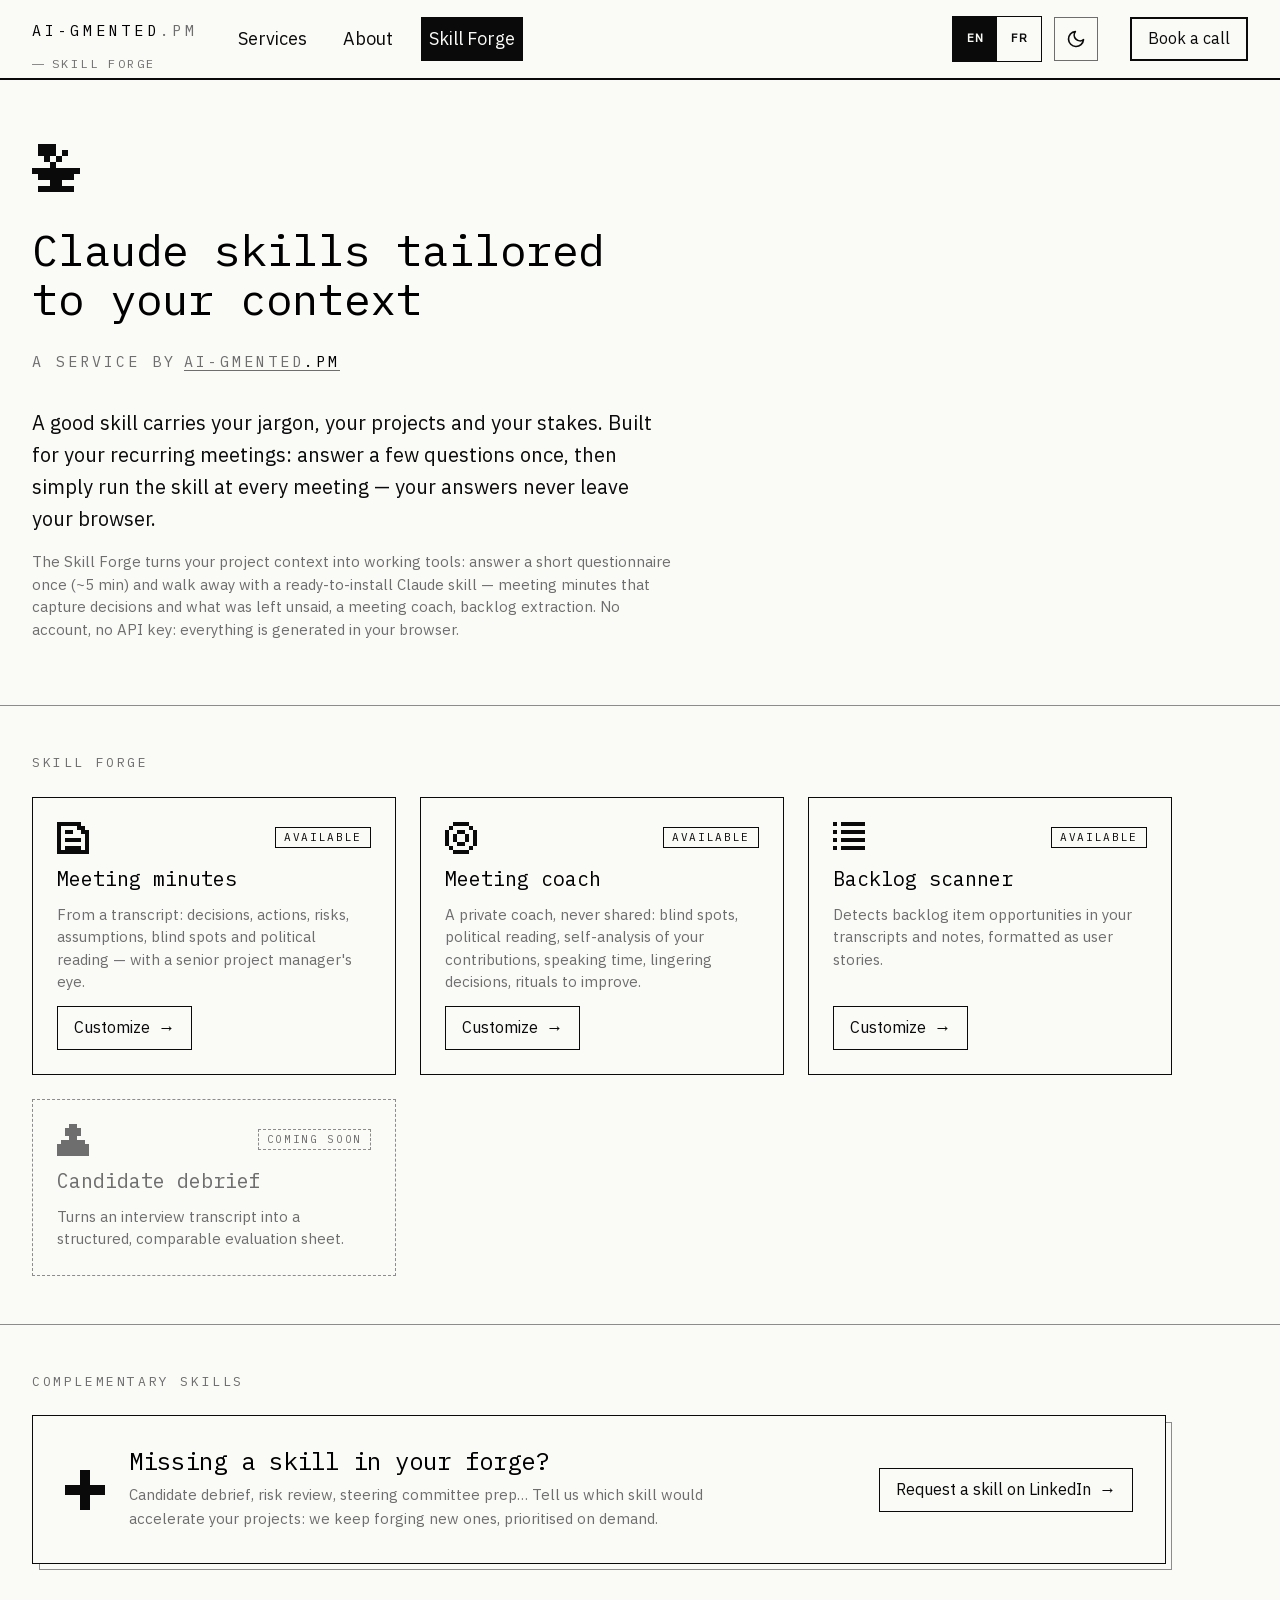
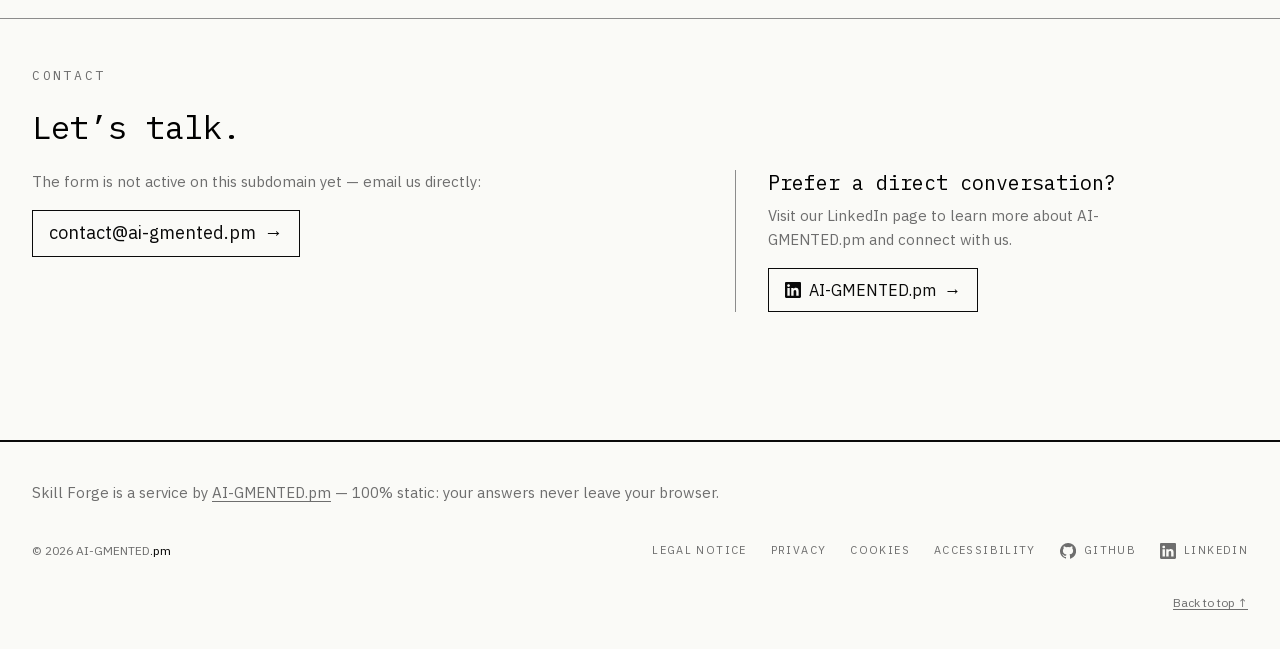
==== commit b2a2f90b: "Header: 44 px theme button in the mobile menu, language switch stays horizontal there Cache-busting " ====
--- a/en/index.html
+++ b/en/index.html
@@ -25,7 +25,7 @@
   <link rel="icon" type="image/png" href="../favicon.png" />
   <link rel="apple-touch-icon" href="../apple-touch-icon.png" />
   <script src="../js/theme.js?v=4"></script>
-  <link rel="stylesheet" href="../css/style.css?v=7" />
+  <link rel="stylesheet" href="../css/style.css?v=8" />
 </head>
 <body>
   <a href="#main" class="skip-nav">Skip to content</a>
--- a/css/style.css
+++ b/css/style.css
@@ -252,6 +252,7 @@
   display: inline-flex;
   align-items: center;
   justify-content: center;
+  flex: none;
   width: var(--target);
   height: var(--target);
   padding: 0;
@@ -279,9 +280,9 @@
   list-style: none;
 }
 .site-menu summary::-webkit-details-marker { display: none; }
-.site-menu nav { display: flex; flex-direction: column; width: 100%; }
-.site-menu nav a { display: flex; align-items: center; min-height: var(--target); padding: 0; color: var(--text); }
-.site-menu nav a[aria-current="page"] { align-self: flex-start; padding: 0 0.25rem; }
+.site-menu > nav { display: flex; flex-direction: column; width: 100%; }
+.site-menu > nav a { display: flex; align-items: center; min-height: var(--target); padding: 0; color: var(--text); }
+.site-menu > nav a[aria-current="page"] { align-self: flex-start; padding: 0 0.25rem; }
 .menu-k { margin: 0; font: 400 1.125rem/1.3 var(--font-display); color: var(--text); }
 .site-menu-cta { margin-bottom: 0.75rem; }
 .site-menu-settings { display: flex; flex-direction: column; align-items: flex-start; gap: 0.5rem; margin-bottom: 0.75rem; }
@@ -343,6 +344,7 @@
   .footer-nav, .footer-nav nav { flex-direction: column; align-items: flex-start; gap: 0; }
 }
 
+
 /* ---------- 7. Pages: sections, hero ---------- */
 .sec { padding: 3rem 0; border-top: 1px solid var(--rule-faint); }
 .label {
@@ -523,132 +525,131 @@
   .contact-aside { padding: 1.5rem 0 0; border-left: 0; border-top: 1px solid var(--rule-faint); }
 }
 
-/* ---------- Interim: wizard and output, re-skinned by the generator task ---------- */
-:root { --transition: 0.2s ease; }
-/* ---------- Wizard ---------- */
-.wizard {
-  background: var(--bg);
-  border: 1px solid var(--rule-faint);
-  padding: 40px;
-  margin: 64px 0 96px;
-}
-
-.progress { height: 4px; background: var(--rule-faint); overflow: hidden; margin-bottom: 10px; }
-.progress-bar { height: 100%; background: var(--text); transition: width 0.25s ease; }
-
+
+/* ---------- 13. Generator ---------- */
+/* One column of 46 rem on the header gutter, as the V2 content: not centred */
+.wizard { max-width: 46rem; padding: 3rem 0; }
+
+/* Six boxes: done = inverted, current = full rule + texture, to come = faint rule.
+   The information is always in the « Étape n sur 6 » text, never in the texture. */
+.steps { display: grid; grid-auto-flow: column; grid-auto-columns: 1fr; gap: 0.25rem; margin-bottom: 0.75rem; }
+.steps i { height: 0.5rem; border: 1px solid var(--rule-faint); }
+.steps i.done { background: var(--text); border-color: var(--text); }
+.steps i.cur {
+  border-color: var(--rule);
+  background: repeating-linear-gradient(45deg, var(--text) 0 2px, transparent 2px 6px);
+}
+@media (forced-colors: active) { .steps i.cur { background: none; border-style: dashed; } }
 .step-count {
-  font-size: 11px;
+  margin-bottom: 0.5rem;
+  font: 400 0.8125rem/1.4 var(--font-display);
+  letter-spacing: 0.15em;
   text-transform: uppercase;
-  letter-spacing: 2px;
   color: var(--muted);
-  margin-bottom: 24px;
-}
-
-.wizard h2 { margin: 0 0 6px; font-size: 1.4rem; }
-.wizard .step-intro { color: var(--muted); margin: 0 0 24px; font-size: 15px; }
-
-.field { margin-bottom: 24px; }
-.field label.q-label { display: block; font-weight: 600; font-size: 15px; color: var(--heading); margin-bottom: 4px; }
-.field .optional-tag { font-weight: 400; color: var(--muted); font-size: 13px; }
-.field .help { font-size: 13px; color: var(--muted); margin: 0 0 8px; }
-
+}
+.wizard h2 { font-size: 1.5rem; margin-bottom: 0; }
+.step-intro { max-width: 40rem; margin: 0.5rem 0 1rem; color: var(--muted); }
+.with-mark { display: flex; align-items: center; gap: 0.75rem; }
+.with-mark .pix { width: 1.75rem; height: 1.75rem; }
+
+.pnote {
+  display: flex;
+  gap: 0.75rem;
+  align-items: flex-start;
+  margin: 0.75rem 0;
+  padding: 1rem;
+  border: 1px solid var(--rule);
+  font-size: var(--text-secondary);
+  line-height: 1.5;
+}
+.pnote p { margin: 0; }
+
+.field { margin: 1.5rem 0; }
+.q-label { display: block; margin-bottom: 0.375rem; font-weight: 600; font-size: 1rem; }
+.field .help { margin-bottom: 0.5rem; font-size: var(--text-secondary); line-height: 1.5; color: var(--muted); }
 .field input[type="text"],
-.field textarea,
-.field select {
+.field textarea {
+  display: block;
   width: 100%;
-  padding: 10px 12px;
-  border: 1px solid var(--rule-faint);
-  background: var(--bg);
+  min-height: var(--target);
+  padding: 0.5rem 0.75rem;
+  border: 1px solid var(--border-interactive);
+  background: transparent;
   color: var(--text);
   font: inherit;
-  font-size: 15px;
-  transition: border-color var(--transition);
-}
-.field textarea { min-height: 110px; resize: vertical; }
-.field input:focus, .field textarea:focus, .field select:focus {
-  outline: none;
-  border-color: var(--text);
-}
-
-.field .error { display: none; color: var(--text); font-size: 13px; margin-top: 5px; }
-.field.invalid .error { display: block; }
-.field.invalid input, .field.invalid textarea { border-color: var(--text); }
-
-.choice-list { display: flex; flex-direction: column; gap: 8px; }
-.choice-list label {
-  display: flex;
-  align-items: flex-start;
-  gap: 10px;
-  padding: 10px 12px;
-  border: 1px solid var(--rule-faint);
-  background: var(--bg);
+  font-size: 1rem;
+}
+.field textarea { min-height: 7rem; resize: vertical; }
+.field.invalid input[type="text"], .field.invalid textarea { border: 3px double var(--rule); }
+.field.invalid .choices { outline: 3px double var(--rule); outline-offset: 0.25rem; }
+.field-err { display: flex; gap: 0.5rem; align-items: center; margin: 0.5rem 0 0; font-size: var(--text-secondary); }
+.field-err[hidden] { display: none; }
+.field-err .pix { width: 1rem; height: 1rem; }
+
+/* Single choice = a lozenge (a square turned 45 degrees, no rounding);
+   multiple choice = a square box. The two shapes never get mixed up. */
+.choices { display: flex; flex-direction: column; }
+.choice { display: flex; align-items: center; gap: 0.75rem; min-height: var(--target); margin: 0; cursor: pointer; }
+.choice input {
+  appearance: none;
+  -webkit-appearance: none;
+  flex: none;
+  display: inline-grid;
+  place-content: center;
+  margin: 0;
+  border: 2px solid var(--border-interactive);
+  background: transparent;
   cursor: pointer;
-  font-size: 15px;
-  transition: border-color var(--transition), background var(--transition);
-}
-.choice-list label:has(input:checked) { border-color: var(--text); background: transparent; }
-.choice-list input { margin-top: 5px; accent-color: var(--text); }
-
-.privacy-note {
-  display: flex;
-  gap: 10px;
+}
+.choice input::after { content: ""; background: var(--text); transform: scale(0); }
+.choice input:checked::after { transform: scale(1); }
+.choice input[type="checkbox"] { width: 1.5rem; height: 1.5rem; }
+.choice input[type="checkbox"]::after { width: 0.625rem; height: 0.625rem; }
+.choice input[type="radio"] { width: 0.95rem; height: 0.95rem; margin: 0 0.3rem; transform: rotate(45deg); }
+.choice input[type="radio"]::after { width: 0.4rem; height: 0.4rem; }
+
+.wnav {
+  display: flex;
+  justify-content: space-between;
+  gap: 1rem;
+  margin-top: 2rem;
+  padding-top: 1.5rem;
+  border-top: 1px solid var(--rule-faint);
+}
+
+/* ---------- 14. Output ---------- */
+.tabs { display: flex; flex-wrap: wrap; margin: 1.5rem 0 1rem; border-bottom: 2px solid var(--rule); }
+.tabs button {
+  min-height: var(--target);
+  margin-right: -1px;
+  padding: 0 1rem;
+  border: 1px solid var(--rule);
+  border-bottom: 0;
   background: transparent;
-  border-left: 3px solid var(--text);
-  padding: 12px 16px;
-  font-size: 14px;
-  color: var(--text);
-  margin-bottom: 24px;
-  line-height: 1.6;
-}
-
-.wizard-nav { display: flex; justify-content: space-between; margin-top: 32px; }
-
-/* ---------- Output ---------- */
-.tabs { display: flex; gap: 8px; border-bottom: 1px solid var(--rule-faint); margin-bottom: 24px; }
-.tabs button {
-  border: none;
-  background: transparent;
-  color: var(--muted);
+  color: var(--text);
   font: inherit;
-  font-weight: 600;
-  font-size: 13px;
-  text-transform: uppercase;
-  letter-spacing: 1px;
-  padding: 10px 16px;
+  font-size: var(--text-secondary);
   cursor: pointer;
-  border-bottom: 2px solid transparent;
-  margin-bottom: -1px;
-  transition: color var(--transition), border-color var(--transition);
-}
-.tabs button.active { color: var(--text); border-bottom-color: var(--text); }
-
-.output-actions { display: flex; flex-wrap: wrap; gap: 12px; margin-bottom: 20px; }
-
-pre.preview {
-  background: var(--bg);
-  border: 1px solid var(--rule-faint);
-  padding: 16px 20px;
-  font-size: 0.82rem;
-  line-height: 1.5;
-  overflow-x: auto;
-  max-height: 420px;
-  overflow-y: auto;
+}
+.tabs button[aria-selected="true"] { background: var(--text); color: var(--bg); }
+.actions { display: flex; flex-wrap: wrap; gap: 0.75rem; margin: 1rem 0; }
+.is-copied { background: var(--text); color: var(--bg); }
+.sr-live { position: absolute; width: 1px; height: 1px; overflow: hidden; clip: rect(0 0 0 0); }
+.preview {
+  max-height: 24rem;
+  overflow: auto;
+  padding: 1rem;
+  border: 1px solid var(--rule);
+  font: 400 0.8125rem/1.5 var(--font-display);
   white-space: pre-wrap;
   word-break: break-word;
 }
-
-.install-steps { margin-top: 24px; font-size: 14px; }
-.install-steps h3 { margin: 0 0 4px; }
-.install-steps h4 { margin: 18px 0 5px; }
-.install-steps ol { margin: 4px 0 0; padding-left: 20px; color: var(--muted); }
-.install-steps code {
-  background: transparent;
-  color: var(--text);
-  padding: 1px 6px;
-  font-size: 0.85em;
-}
-
-.tab-explain { color: var(--muted); font-size: 14px; margin: 0 0 20px; }
-
-
-@media (max-width: 767px) { .wizard { padding: 24px 20px; margin: 40px 0 64px; } }
+.install { margin-top: 1.5rem; }
+.install h3 { font-size: 1.125rem; }
+.install h4 { margin: 1rem 0 0.25rem; font-family: var(--font-body); font-size: 1rem; font-weight: 600; }
+.install ol { padding-left: 1.5rem; font-size: var(--text-secondary); }
+
+@media (max-width: 767.98px) {
+  .wizard { padding: 2rem 0; }
+  .wnav .btn { flex: 1; justify-content: center; }
+}
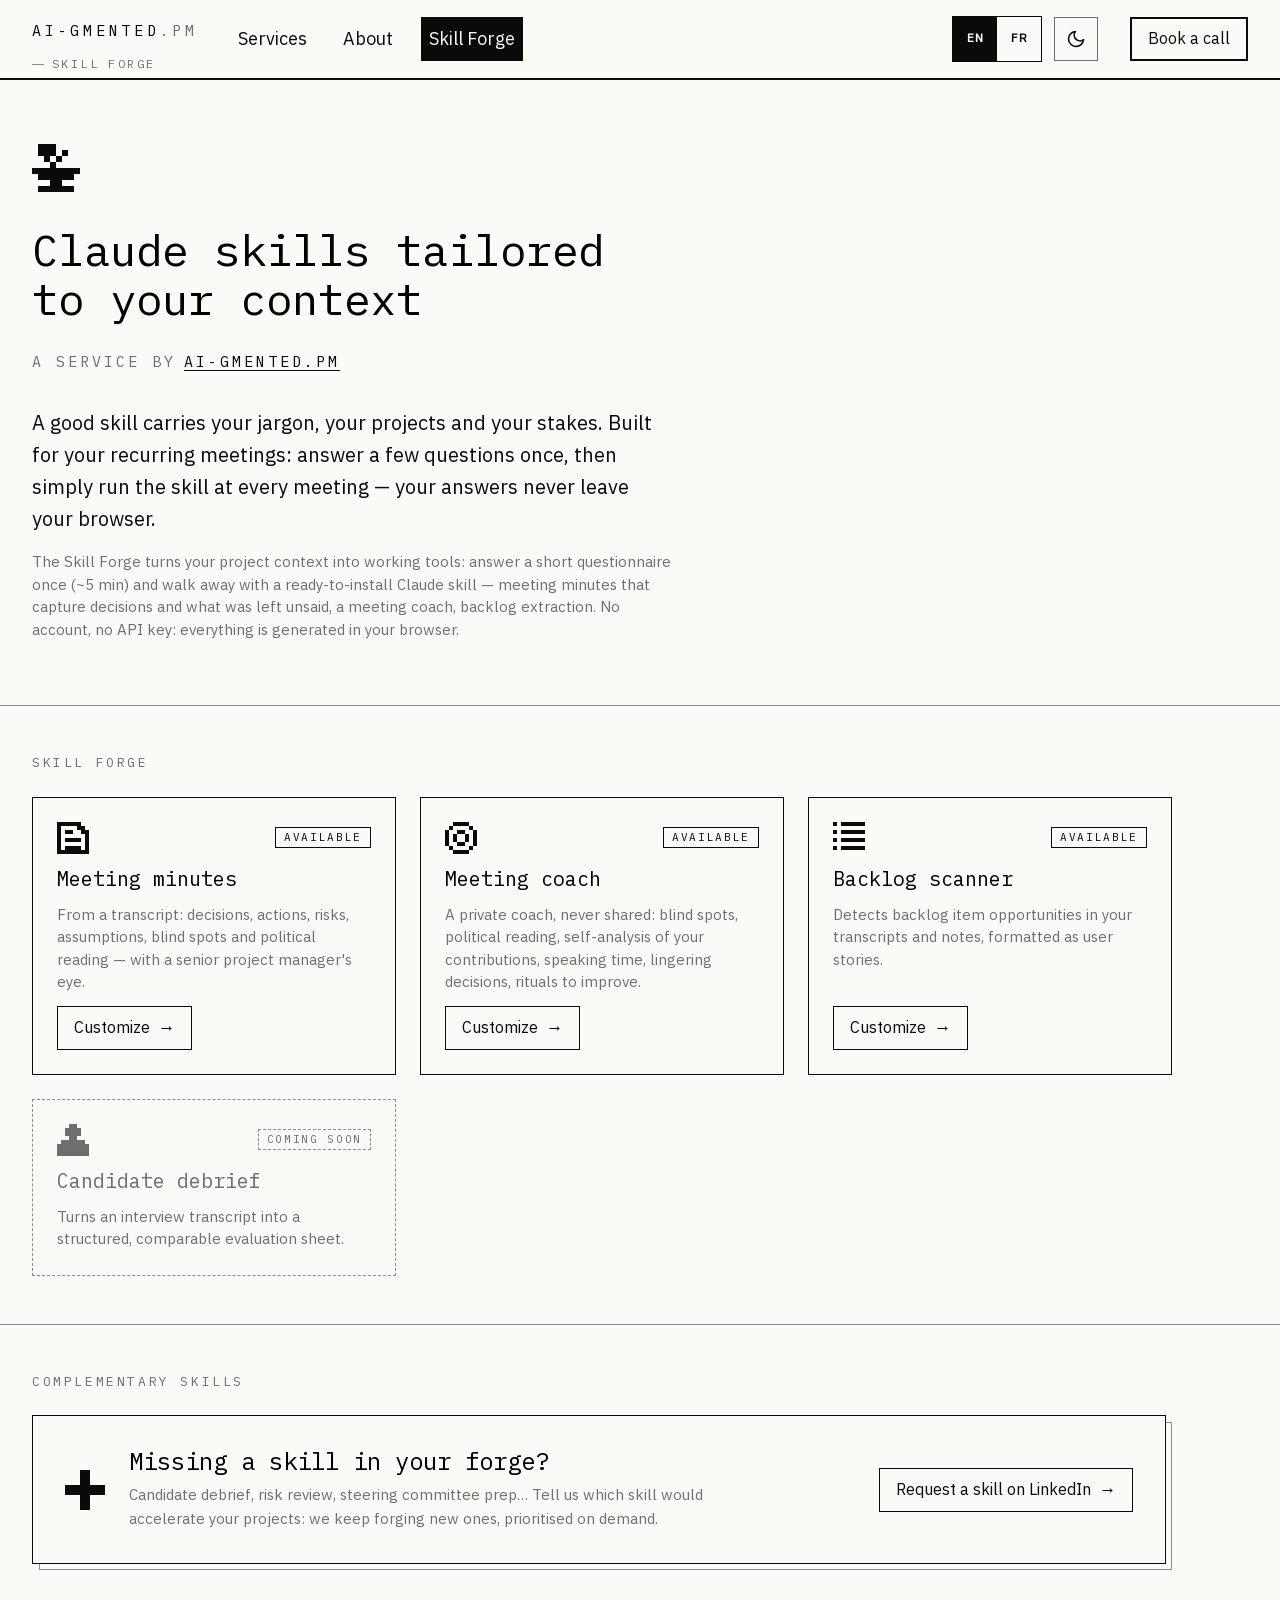
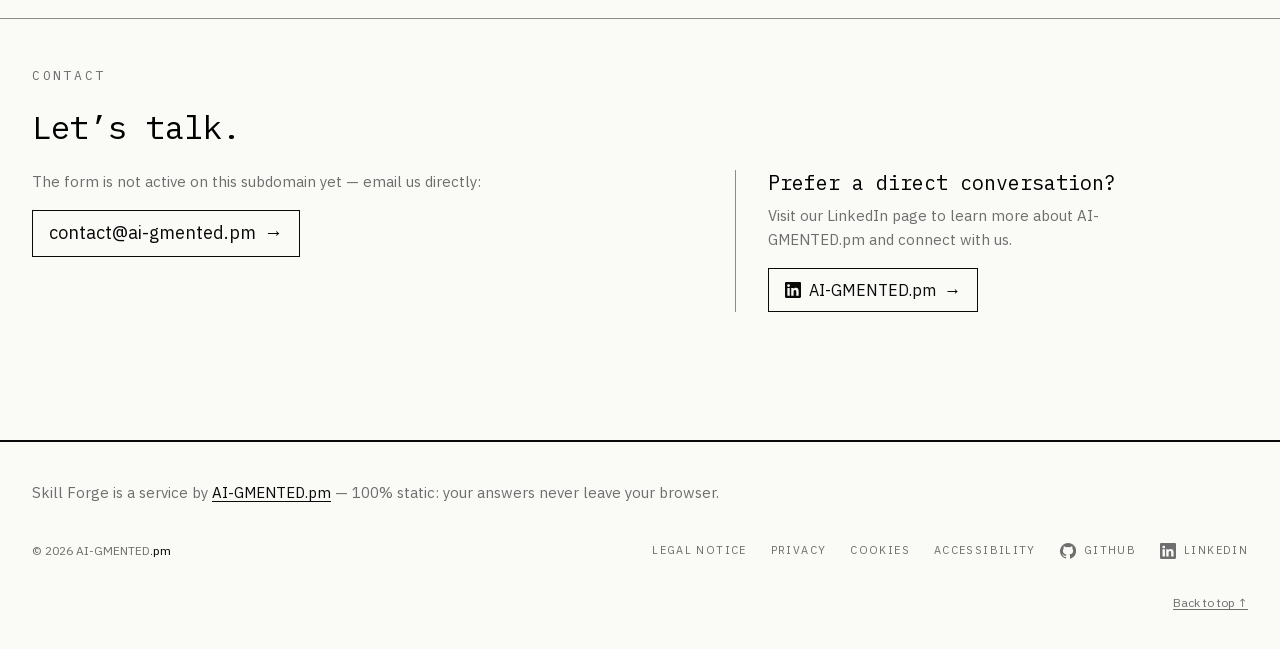
==== commit b4453d7e: "Mobile menu current entry inverted; ink-coloured AI-GMENTED.pm links; single Plex weight (no synthet" ====
--- a/en/index.html
+++ b/en/index.html
@@ -25,7 +25,7 @@
   <link rel="icon" type="image/png" href="../favicon.png" />
   <link rel="apple-touch-icon" href="../apple-touch-icon.png" />
   <script src="../js/theme.js?v=4"></script>
-  <link rel="stylesheet" href="../css/style.css?v=8" />
+  <link rel="stylesheet" href="../css/style.css?v=9" />
 </head>
 <body>
   <a href="#main" class="skip-nav">Skip to content</a>
--- a/css/style.css
+++ b/css/style.css
@@ -282,7 +282,7 @@
 .site-menu summary::-webkit-details-marker { display: none; }
 .site-menu > nav { display: flex; flex-direction: column; width: 100%; }
 .site-menu > nav a { display: flex; align-items: center; min-height: var(--target); padding: 0; color: var(--text); }
-.site-menu > nav a[aria-current="page"] { align-self: flex-start; padding: 0 0.25rem; }
+.site-menu > nav a[aria-current="page"] { padding: 0 0.25rem; background: var(--text); color: var(--bg); text-decoration: none; }
 .menu-k { margin: 0; font: 400 1.125rem/1.3 var(--font-display); color: var(--text); }
 .site-menu-cta { margin-bottom: 0.75rem; }
 .site-menu-settings { display: flex; flex-direction: column; align-items: flex-start; gap: 0.5rem; margin-bottom: 0.75rem; }
@@ -310,7 +310,7 @@
 /* ---------- 6. Footer (V2 _footer.scss) ---------- */
 .site-footer { margin-top: 5rem; padding: 2.5rem var(--gutter) 1.5rem; border-top: 2px solid var(--rule); }
 .service-line { max-width: 44rem; margin-bottom: 1.5rem; font-size: var(--text-secondary); line-height: 1.5; color: var(--muted); }
-.service-line a { color: var(--muted); }
+.service-line a { color: var(--text); }
 .footer-main { display: flex; justify-content: space-between; align-items: center; flex-wrap: wrap; gap: 1rem 2rem; }
 .site-copyright { margin: 0; font-size: 0.75rem; color: var(--muted); }
 .site-copyright .pm { color: var(--heading); }
@@ -369,8 +369,8 @@
   text-transform: uppercase;
   color: var(--muted);
 }
-.kicker a { display: inline-flex; align-items: center; min-height: var(--target); color: var(--muted); }
-.kicker .pm { color: var(--heading); }
+.kicker a { display: inline-flex; align-items: center; min-height: var(--target); color: var(--text); }
+.kicker .pm { color: inherit; }
 .value-prop { max-width: 40rem; margin-bottom: 1rem; font-size: 1.25rem; }
 .intro { max-width: 40rem; font-size: var(--text-secondary); line-height: 1.5; color: var(--muted); }
 
@@ -422,6 +422,8 @@
 .alert { border: 3px double var(--rule); }
 .success { border: 1px solid var(--rule); }
 .alert p, .success p { margin: 0; }
+/* a single Plex weight is loaded: no synthetic bold */
+strong { font-weight: 400; }
 .alert .btn { margin-top: 0.75rem; }
 @media (forced-colors: active) {
   .dashbar { background: none; border: 1px dashed CanvasText; }
@@ -447,7 +449,7 @@
 /* ---------- 11. Contact form (logic: js/contact.js, unchanged) ---------- */
 .contact { display: grid; grid-template-columns: 3fr 2fr; gap: 3rem; margin-top: 1.5rem; }
 .contact h2 { margin-bottom: 0; }
-.contact-form label { display: block; margin: 1rem 0 0.375rem; font-size: var(--text-secondary); font-weight: 600; }
+.contact-form label { display: block; margin: 1rem 0 0.375rem; font-size: var(--text-secondary); font-weight: 400; }
 .contact-form > label:first-of-type { margin-top: 0; }
 .opt { font-weight: 400; color: var(--muted); }
 .contact-form input[type="text"],
@@ -493,8 +495,8 @@
 .form-status { margin-top: 1rem; font-size: var(--text-secondary); line-height: 1.5; }
 .form-status.success { padding: 1rem; border: 1px solid var(--rule); }
 .form-status.error { padding: 1rem; border: 3px double var(--rule); }
-.form-status.success::before { content: "Succès\00a0: "; font-weight: 600; }
-.form-status.error::before { content: "Erreur\00a0: "; font-weight: 600; }
+.form-status.success::before { content: "Succès\00a0: "; }
+.form-status.error::before { content: "Erreur\00a0: "; }
 .form-status:lang(en).success::before { content: "Success: "; }
 .form-status:lang(en).error::before { content: "Error: "; }
 
@@ -565,7 +567,7 @@
 .pnote p { margin: 0; }
 
 .field { margin: 1.5rem 0; }
-.q-label { display: block; margin-bottom: 0.375rem; font-weight: 600; font-size: 1rem; }
+.q-label { display: block; margin-bottom: 0.375rem; font-weight: 400; font-size: 1rem; }
 .field .help { margin-bottom: 0.5rem; font-size: var(--text-secondary); line-height: 1.5; color: var(--muted); }
 .field input[type="text"],
 .field textarea {
@@ -646,7 +648,7 @@
 }
 .install { margin-top: 1.5rem; }
 .install h3 { font-size: 1.125rem; }
-.install h4 { margin: 1rem 0 0.25rem; font-family: var(--font-body); font-size: 1rem; font-weight: 600; }
+.install h4 { margin: 1rem 0 0.25rem; font-family: var(--font-body); font-size: 1rem; font-weight: 400; }
 .install ol { padding-left: 1.5rem; font-size: var(--text-secondary); }
 
 @media (max-width: 767.98px) {
